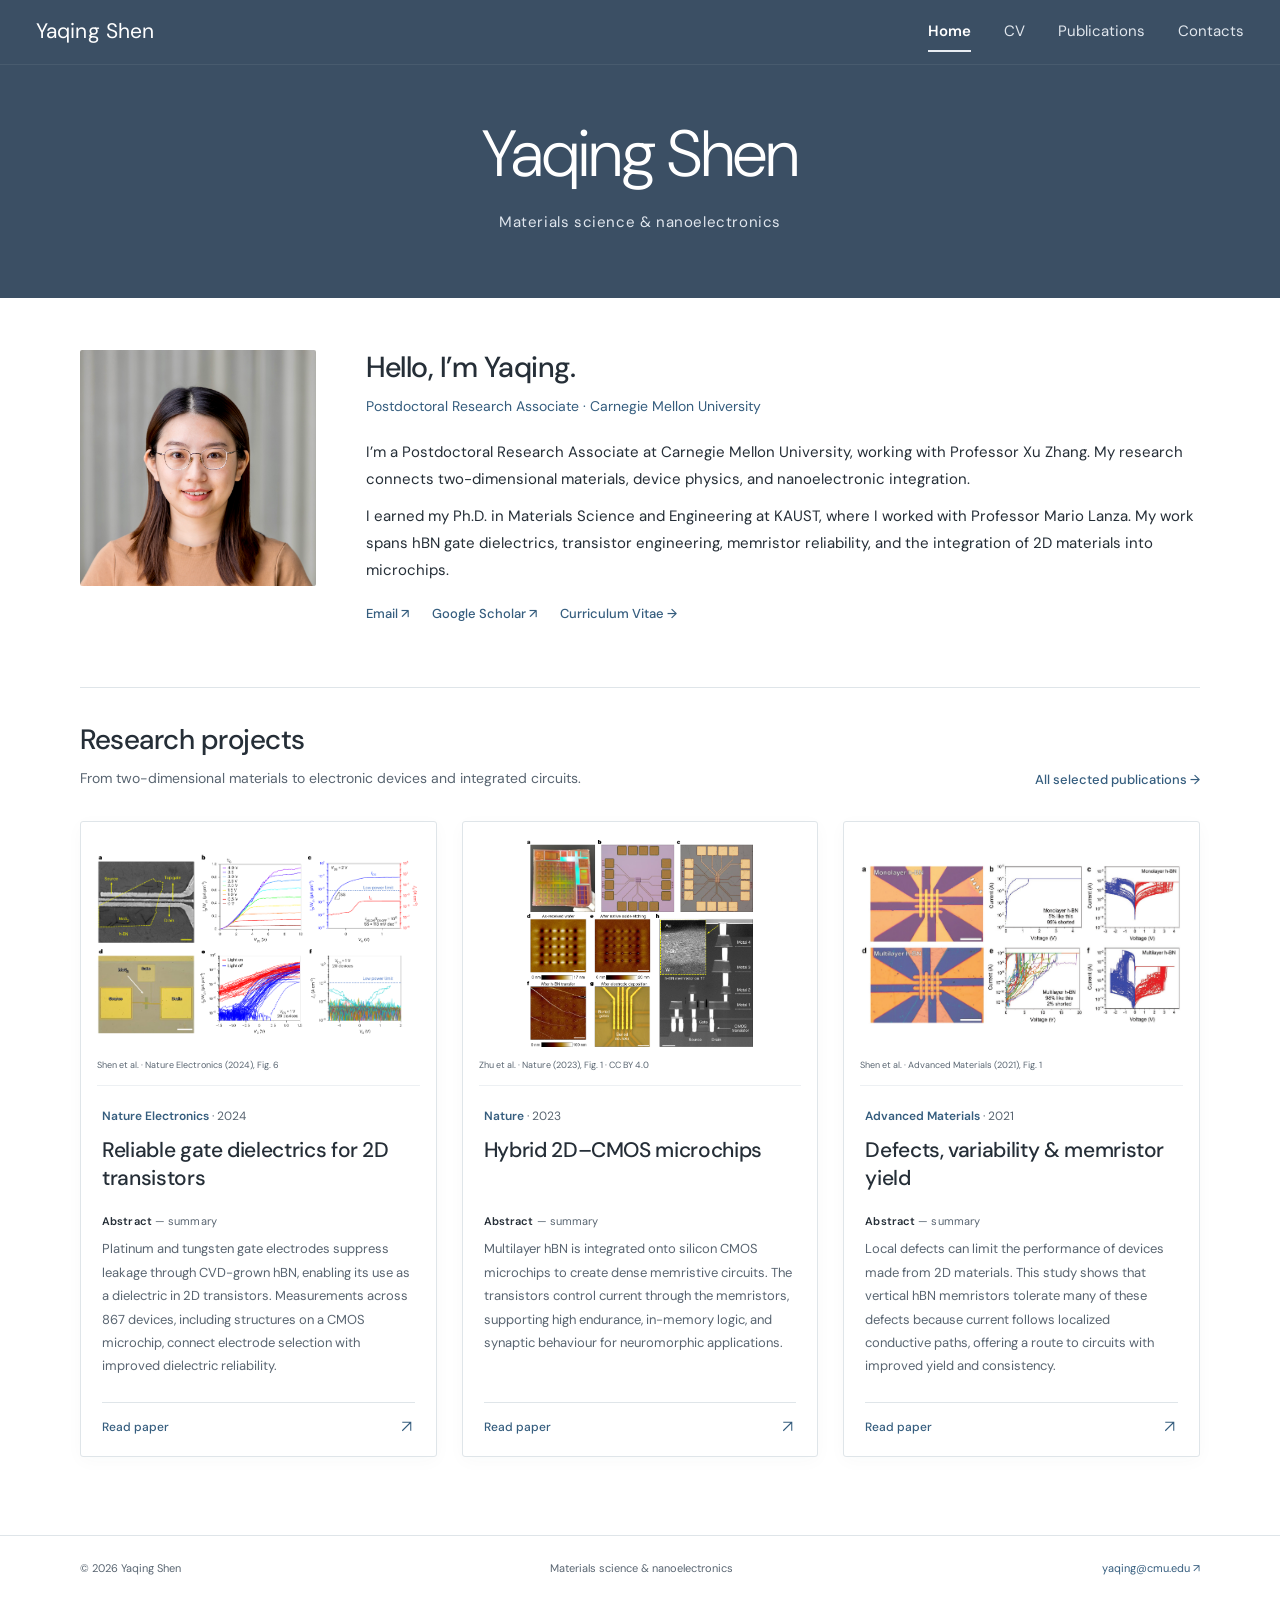
==== index.html @ 8ac3ca5a "Add slate banner, research cards and separate academic pages" ====
<!doctype html>
<html lang="en"><head>
<meta charset="utf-8"><meta name="viewport" content="width=device-width, initial-scale=1"><meta name="theme-color" content="#3b4f64">
<title>Yaqing Shen | Materials & Nanoelectronics</title>
<meta name="description" content="Yaqing Shen — Postdoctoral Research Associate at Carnegie Mellon University. Research in two-dimensional materials, gate dielectrics, memristors, and nanoelectronics.">
<meta property="og:type" content="website"><meta property="og:title" content="Yaqing Shen | Yaqing Shen"><meta property="og:description" content="Materials science and nanoelectronics research at Carnegie Mellon University."><meta property="og:image" content="https://yaqingshen.github.io/assets/yaqing-shen.jpg"><meta property="og:url" content="https://yaqingshen.github.io/">
<link rel="canonical" href="https://yaqingshen.github.io/"><link rel="icon" href="./assets/favicon.svg" type="image/svg+xml"><link rel="stylesheet" href="./styles.css">
<script src="./site-data.js" defer></script><script src="./site-content.js" defer></script><script src="./app.js" defer></script>
<noscript><style>@media(max-width:720px){#main-nav{display:flex;position:static;padding:0;gap:14px;box-shadow:none}#main-nav a{font-size:11px}.header-inner{gap:10px}.brand{font-size:15px}.menu-toggle{display:none}}.publication-controls,.print-button{display:none}</style></noscript></head><body data-page="home"><a class="skip-link" href="#main">Skip to content</a><svg class="icon-definitions" aria-hidden="true"><symbol id="arrow-up-right" viewBox="0 0 24 24"><path d="M6 18 18 6M6 6h12v12"/></symbol></svg>
<!-- STATIC:HEADER:START --><header class="site-header"><div class="header-inner"><a class="brand" href="./index.html">Yaqing Shen</a><button class="menu-toggle" type="button" aria-controls="main-nav" aria-expanded="false">Menu <span aria-hidden="true">☰</span></button><nav id="main-nav" aria-label="Main navigation"><a href="./index.html" aria-current="page">Home</a><a href="./cv.html">CV</a><a href="./publications.html">Publications</a><a href="./contacts.html">Contacts</a></nav></div></header><!-- STATIC:HEADER:END -->
<main id="main"><section class="page-banner" aria-labelledby="page-title"><h1 id="page-title">Yaqing Shen</h1><p>Materials science & nanoelectronics</p></section>

<section class="intro container" aria-labelledby="intro-title"><figure class="portrait"><img src="./assets/yaqing-shen.jpg" width="3173" height="3173" alt="Yaqing Shen" fetchpriority="high"></figure><div class="intro-copy"><h2 id="intro-title">Hello, I’m Yaqing.</h2><p class="role">Postdoctoral Research Associate · Carnegie Mellon University</p><div id="about-paragraphs"><!-- STATIC:ABOUT:START --><p>I’m a Postdoctoral Research Associate at Carnegie Mellon University, working with Professor Xu Zhang. My research connects two-dimensional materials, device physics, and nanoelectronic integration.</p><p>I earned my Ph.D. in Materials Science and Engineering at KAUST, where I worked with Professor Mario Lanza. My work spans hBN gate dielectrics, transistor engineering, memristor reliability, and the integration of 2D materials into microchips.</p><!-- STATIC:ABOUT:END --></div><div class="intro-links"><a href="mailto:yaqing@cmu.edu">Email ↗</a><a href="https://scholar.google.com/citations?user=0gdqGOEAAAAJ&amp;hl=en" target="_blank" rel="noopener noreferrer">Google Scholar ↗</a><a href="./cv.html">Curriculum Vitae →</a></div></div></section>
<section class="projects-section container" id="projects" aria-labelledby="projects-title"><div class="section-heading"><div><h2 id="projects-title">Research projects</h2><p>From two-dimensional materials to electronic devices and integrated circuits.</p></div><a class="text-link" href="./publications.html">All selected publications →</a></div><div id="work-grid" class="project-grid"><!-- STATIC:RESEARCH:START --><article class="project-card"><figure><a href="./assets/gate-transistors.png" class="figure-link" data-figure="0" aria-label="Enlarge figure: Reliable gate dielectrics for 2D transistors"><img src="./assets/gate-transistors.png" alt="Microscopy and electrical characteristics of MoS₂ transistors with Pt/hBN gate stacks" loading="lazy" decoding="async"><span class="figure-enlarge" aria-hidden="true">View figure ↗</span></a><figcaption><a href="https://doi.org/10.1038/s41928-024-01233-w" target="_blank" rel="noopener noreferrer">Shen et al. · Nature Electronics (2024), Fig. 6</a></figcaption></figure><div class="project-copy"><p class="project-journal">Nature Electronics <span>· 2024</span></p><h3>Reliable gate dielectrics for 2D transistors</h3><p class="abstract-label">Abstract <span>— summary</span></p><p class="project-abstract">Platinum and tungsten gate electrodes suppress leakage through CVD-grown hBN, enabling its use as a dielectric in 2D transistors. Measurements across 867 devices, including structures on a CMOS microchip, connect electrode selection with improved dielectric reliability.</p><a class="paper-link" href="https://doi.org/10.1038/s41928-024-01233-w" target="_blank" rel="noopener noreferrer">Read paper <svg class="icon" aria-hidden="true"><use href="#arrow-up-right"/></svg></a></div></article><article class="project-card"><figure><a href="./assets/hybrid-cmos.png" class="figure-link" data-figure="2" aria-label="Enlarge figure: Hybrid 2D–CMOS microchips"><img src="./assets/hybrid-cmos.png" alt="Microchip photograph, optical microscopy, surface maps and cross-sectional microscopy of hybrid 2D–CMOS memristive circuits" loading="lazy" decoding="async"><span class="figure-enlarge" aria-hidden="true">View figure ↗</span></a><figcaption><a href="https://doi.org/10.1038/s41586-023-05973-1" target="_blank" rel="noopener noreferrer">Zhu et al. · Nature (2023), Fig. 1</a> · <a href="https://creativecommons.org/licenses/by/4.0/" target="_blank" rel="noopener noreferrer">CC BY 4.0</a></figcaption></figure><div class="project-copy"><p class="project-journal">Nature <span>· 2023</span></p><h3>Hybrid 2D–CMOS microchips</h3><p class="abstract-label">Abstract <span>— summary</span></p><p class="project-abstract">Multilayer hBN is integrated onto silicon CMOS microchips to create dense memristive circuits. The transistors control current through the memristors, supporting high endurance, in-memory logic, and synaptic behaviour for neuromorphic applications.</p><a class="paper-link" href="https://doi.org/10.1038/s41586-023-05973-1" target="_blank" rel="noopener noreferrer">Read paper <svg class="icon" aria-hidden="true"><use href="#arrow-up-right"/></svg></a></div></article><article class="project-card"><figure><a href="./assets/memristor-defects.png" class="figure-link" data-figure="1" aria-label="Enlarge figure: Defects, variability &amp; memristor yield"><img src="./assets/memristor-defects.png" alt="Optical micrographs and current–voltage curves of monolayer and multilayer hBN memristors" loading="lazy" decoding="async"><span class="figure-enlarge" aria-hidden="true">View figure ↗</span></a><figcaption><a href="https://doi.org/10.1002/adma.202103656" target="_blank" rel="noopener noreferrer">Shen et al. · Advanced Materials (2021), Fig. 1</a></figcaption></figure><div class="project-copy"><p class="project-journal">Advanced Materials <span>· 2021</span></p><h3>Defects, variability &amp; memristor yield</h3><p class="abstract-label">Abstract <span>— summary</span></p><p class="project-abstract">Local defects can limit the performance of devices made from 2D materials. This study shows that vertical hBN memristors tolerate many of these defects because current follows localized conductive paths, offering a route to circuits with improved yield and consistency.</p><a class="paper-link" href="https://doi.org/10.1002/adma.202103656" target="_blank" rel="noopener noreferrer">Read paper <svg class="icon" aria-hidden="true"><use href="#arrow-up-right"/></svg></a></div></article><!-- STATIC:RESEARCH:END --></div></section>

</main><!-- STATIC:FOOTER:START --><footer class="site-footer"><div class="container footer-inner"><p>© <span id="copyright-year">2026</span> Yaqing Shen</p><p>Materials science & nanoelectronics</p><a href="mailto:yaqing@cmu.edu">yaqing@cmu.edu ↗</a></div></footer><!-- STATIC:FOOTER:END -->
<dialog id="figure-dialog" aria-labelledby="figure-dialog-title"><div class="dialog-toolbar"><h2 id="figure-dialog-title"></h2><button class="dialog-close" type="button" aria-label="Close figure">Close ×</button></div><img id="figure-dialog-image" alt=""><a id="figure-dialog-source" target="_blank" rel="noopener noreferrer"></a></dialog>
</body></html>
---- styles.css ----
@import url('https://fonts.googleapis.com/css2?family=DM+Sans:wght@300;400;500;600;700&display=swap');
:root{--bg:#fff;--text:#252e37;--muted:#596571;--accent:#355d7e;--line:#dfe5e9;--banner:#3b4f64;--surface:#f7f9fa;--header-height:64px;color-scheme:light;font-family:'DM Sans',Arial,sans-serif;font-synthesis:none}
*{box-sizing:border-box}html{scroll-behavior:smooth;scroll-padding-top:90px}body{margin:0;background:var(--bg);color:var(--text);font-size:16px;line-height:1.7;padding-top:var(--header-height)}h1,h2,h3,p,figure{margin:0}a{color:var(--accent);text-decoration:none;text-underline-offset:4px}a:hover{text-decoration:underline}button{font:inherit;cursor:pointer}img{display:block;max-width:100%;height:auto}button,a{-webkit-tap-highlight-color:transparent}a:focus-visible,button:focus-visible{outline:3px solid #b78036;outline-offset:5px}button:disabled{cursor:default}.container{width:min(1120px,calc(100% - 80px));margin-inline:auto}.icon-definitions{position:absolute;width:0;height:0;overflow:hidden}.icon{width:17px;height:17px;fill:none;stroke:currentColor;stroke-width:1.5;vertical-align:middle;flex-shrink:0}.skip-link{position:fixed;top:-100px;left:20px;padding:10px 20px;background:#fff;z-index:100}.skip-link:focus{top:8px}
.site-header{position:fixed;inset:0 0 auto;height:var(--header-height);z-index:30;background:var(--banner);color:#fff;box-shadow:0 1px 0 #ffffff12}.header-inner{height:100%;padding-inline:36px;display:flex;align-items:center;justify-content:space-between;gap:24px}.brand{font-size:21px;letter-spacing:.1px;color:#fff;font-weight:400}.brand:hover{text-decoration:none}#main-nav{display:flex;align-items:center;gap:33px;height:100%}#main-nav a{color:#e0e6ed;font-size:15px;height:100%;display:flex;align-items:center;position:relative}#main-nav a:hover{color:#fff;text-decoration:none}#main-nav a[aria-current]{color:#fff;font-weight:600}#main-nav a[aria-current]:after{content:'';position:absolute;left:0;right:0;bottom:12px;height:2px;background:#e7ecf2}.menu-toggle{display:none;color:#fff;background:none;border:1px solid #ffffff60;border-radius:3px;padding:4px 10px;font-size:14px}.page-banner{min-height:234px;display:flex;flex-direction:column;justify-content:center;align-items:center;text-align:center;background:var(--banner);color:#fff;padding:30px 24px 42px}.page-banner h1{font-size:clamp(42px,5.1vw,68px);font-weight:300;line-height:1.2;letter-spacing:-1.1px}.page-banner p{font-size:15px;font-weight:400;letter-spacing:.6px;color:#e0e6ee;margin-top:17px}
.intro{padding-block:52px 62px;display:grid;grid-template-columns:236px 1fr;gap:50px;align-items:start}.portrait img{width:236px;aspect-ratio:1;object-fit:cover;border-radius:2px}.intro-copy h2{font-size:29px;font-weight:500;line-height:1.2;letter-spacing:-.5px}.role{font-size:14px;color:var(--accent);margin:10px 0 20px}.intro-copy #about-paragraphs p{font-size:15px;line-height:1.8;margin-top:10px}.intro-links{display:flex;gap:23px;flex-wrap:wrap;margin-top:19px;font-size:13px;font-weight:500}.projects-section{padding:34px 0 78px;border-top:1px solid var(--line)}.section-heading{display:flex;justify-content:space-between;align-items:flex-end;gap:26px;margin-bottom:30px}.section-heading h2{font-size:28px;line-height:1.3;font-weight:500;letter-spacing:-.5px}.section-heading p{font-size:14px;color:var(--muted);margin-top:9px}.text-link{font-size:13px;white-space:nowrap;font-weight:500}.project-grid{display:grid;grid-template-columns:repeat(3,minmax(0,1fr));gap:25px}.project-card{border:1px solid var(--line);border-radius:3px;overflow:hidden;box-shadow:0 4px 18px #24394e07;display:flex;flex-direction:column;background:#fff}.project-card figure{padding:18px 16px 0}.figure-link{display:block;position:relative;background:#fff}.figure-link img{width:100%;height:207px;object-fit:contain}.figure-enlarge{position:absolute;right:0;bottom:0;background:#ffffffed;color:var(--accent);font-size:10px;border:1px solid var(--line);padding:3px 7px;opacity:0;transition:opacity .15s}.figure-link:hover .figure-enlarge,.figure-link:focus .figure-enlarge{opacity:1}.project-card figcaption{font-size:9px;line-height:1.5;color:var(--muted);margin-top:12px;padding-bottom:13px;border-bottom:1px solid #edf0f3}.project-card figcaption a{color:var(--muted)}.project-copy{padding:20px 21px 19px;display:flex;flex-direction:column;flex:1}.project-journal{color:var(--accent);font-size:12px;font-weight:600;margin-bottom:9px}.project-journal span{color:var(--muted);font-weight:400}.project-copy h3{font-size:21px;line-height:1.35;font-weight:500;letter-spacing:-.35px;min-height:57px}.abstract-label{font-size:11px;font-weight:600;letter-spacing:.1px;margin-top:19px;color:var(--text)}.abstract-label span{font-weight:400;color:var(--muted)}.project-abstract{font-size:13px;line-height:1.8;color:var(--muted);margin:7px 0 24px}.paper-link{border-top:1px solid var(--line);padding-top:14px;margin-top:auto;font-size:12px;font-weight:500;display:flex;align-items:center;justify-content:space-between}
.page-content{padding-block:48px 76px;min-height:calc(100vh - 410px)}.publication-controls{display:flex;justify-content:space-between;align-items:center;gap:18px;margin-top:32px;margin-bottom:15px}.filters{display:flex;gap:7px;flex-wrap:wrap}.filters button,.outline-button{background:#fff;border:1px solid #cdd7e0;border-radius:3px;padding:8px 15px;font-size:12px;color:var(--accent)}.filters button[aria-pressed=true]{background:var(--banner);border-color:var(--banner);color:#fff}.filters button:hover,.outline-button:hover{border-color:var(--accent)}#publication-count{font-size:12px;color:var(--muted)}.publication{display:grid;grid-template-columns:70px 1fr 25px;gap:24px;padding:29px 0;border-top:1px solid var(--line);align-items:start}.publication[hidden]{display:none}.publication-year{font-size:20px;font-weight:300;color:var(--muted)}.publication-meta{display:flex;align-items:center;gap:13px;font-size:12px;color:var(--accent);margin-bottom:8px}.author-badge{border:1px solid #d8e0e8;padding:1px 6px;border-radius:2px;font-size:9px;line-height:1.6;color:var(--muted)}.publication h3{font-size:18px;font-weight:500;line-height:1.5;max-width:860px}.publication h3 a{color:var(--text)}.publication-content>p{font-size:13px;color:var(--muted);margin-top:7px}.publication-content strong{font-weight:600;color:var(--text)}.publication-arrow{margin-top:28px}.publications-page .section-heading{align-items:center}
.cv-page{max-width:960px}.cv-overview{display:flex;justify-content:space-between;gap:25px;align-items:center;margin-bottom:35px}.cv-overview h2{font-size:30px;font-weight:500;line-height:1.3;margin-bottom:8px}.cv-overview p{color:var(--muted);font-size:14px}.cv-overview a{font-size:13px}.cv-section{border-top:1px solid var(--line);padding-top:26px;margin-top:30px}.cv-section>h2{font-size:20px;font-weight:500;margin-bottom:18px}.cv-section #about-paragraphs p{font-size:14px;line-height:1.8;margin-bottom:12px;color:var(--muted)}.interest-list{display:flex;gap:8px;flex-wrap:wrap;margin-top:20px}.interest-list span{background:var(--surface);border:1px solid #e6ebef;padding:3px 9px;font-size:11px;color:var(--muted);border-radius:2px}.timeline-row{display:grid;grid-template-columns:115px 1fr;gap:20px;padding:13px 0}.timeline-date{font-size:13px;color:var(--muted)}.timeline-row strong{display:block;font-size:15px;font-weight:500}.timeline-row div>span{display:block;font-size:13px;color:var(--muted);margin-top:2px}.skills{margin:0}.skills>div{display:grid;grid-template-columns:170px 1fr;gap:25px;margin-bottom:15px;font-size:13px}.skills dt{font-weight:500}.skills dd{margin:0;color:var(--muted)}.cv-page .publication{grid-template-columns:55px 1fr 20px;gap:18px;padding:20px 0}.cv-page .publication h3{font-size:15px}.cv-page .publication-year{font-size:16px}.cv-page .publication-content>p{font-size:12px}.cv-scholar{font-size:13px;margin-top:18px}.cv-foot{font-size:11px;color:var(--muted);margin-top:35px}
.contact-page{display:grid;grid-template-columns:1.25fr 1fr;gap:100px;padding-top:65px;padding-bottom:95px}.eyebrow{font-size:12px;letter-spacing:1px;text-transform:uppercase;color:var(--muted)}.contact-primary h2{font-size:clamp(24px,3vw,37px);font-weight:400;line-height:1.5;margin-block:12px}.contact-primary h2 span{font-size:24px}.contact-primary>p{font-size:14px;color:var(--muted)}.affiliation{margin-top:40px;padding-top:25px;border-top:1px solid var(--line)}.affiliation strong{font-size:15px;font-weight:500}.affiliation p{font-size:14px;line-height:1.9;color:var(--muted);margin-top:8px}.contact-profiles h2{font-size:20px;font-weight:500;line-height:1.3;margin-bottom:15px}.profile-links a{display:flex;justify-content:space-between;align-items:center;gap:20px;border-bottom:1px solid var(--line);padding:17px 0}.profile-links a strong{font-size:14px;font-weight:500}.profile-links a small{display:block;color:var(--muted);font-size:11px;margin-top:2px}.site-footer{border-top:1px solid var(--line);padding-block:23px}.footer-inner{display:flex;justify-content:space-between;gap:20px;font-size:11px;color:var(--muted)}
#figure-dialog{width:min(1100px,calc(100% - 32px));max-height:90vh;overflow:auto;border:1px solid var(--line);border-radius:4px;padding:24px;background:#fff;color:var(--text)}#figure-dialog::backdrop{background:#172636b8}.dialog-toolbar{display:flex;justify-content:space-between;align-items:center;gap:15px;margin-bottom:24px}.dialog-toolbar h2{font-size:20px;font-weight:500;line-height:1.4}.dialog-close{font-size:13px;padding:6px 10px;border:1px solid var(--line);border-radius:3px;background:#fff;color:var(--text);white-space:nowrap}#figure-dialog-image{max-height:65vh;margin:auto;object-fit:contain}#figure-dialog-source{display:block;margin-top:20px;font-size:12px}.dialog-open{overflow:hidden}
@media(min-width:1500px){.container{width:min(1200px,calc(100% - 100px))}.figure-link img{height:235px}}
@media(max-width:1000px){.container{width:calc(100% - 56px)}.intro{grid-template-columns:200px 1fr;gap:32px}.portrait img{width:200px}.project-grid{gap:17px}.project-copy{padding:17px}.project-copy h3{font-size:19px}.figure-link img{height:170px}.contact-page{gap:55px}.section-heading{align-items:start;flex-direction:column;gap:13px}}
@media(max-width:720px){:root{--header-height:60px}.container{width:calc(100% - 40px)}.header-inner{padding-inline:20px}.brand{font-size:19px}.menu-toggle{display:block}#main-nav{display:none;position:absolute;top:60px;left:0;right:0;height:auto;background:var(--banner);padding:8px 20px 18px;gap:0;box-shadow:0 10px 16px #20334715}#main-nav.is-open{display:block}#main-nav a{padding:11px 0;font-size:15px}#main-nav a[aria-current]:after{display:none}#main-nav a[aria-current]{text-decoration:underline}.page-banner{min-height:208px;padding:27px 20px 35px}.page-banner h1{font-size:43px;letter-spacing:-.8px}.page-banner p{font-size:12px;letter-spacing:.3px;max-width:290px}.intro{padding:35px 0 39px;grid-template-columns:1fr;gap:27px}.portrait img{width:188px}.intro-copy h2{font-size:27px}.role{font-size:13px;margin-bottom:17px}.intro-copy #about-paragraphs p{font-size:14px}.intro-links{gap:20px;font-size:12px}.projects-section{padding:30px 0 50px}.section-heading h2{font-size:26px}.section-heading p{font-size:13px}.project-grid{grid-template-columns:1fr;gap:26px}.project-card figure{padding:20px 20px 0}.figure-link img{height:auto;max-height:250px;aspect-ratio:1.65}.figure-enlarge{opacity:1}.project-card figcaption{font-size:10px}.project-copy{padding:22px}.project-copy h3{font-size:23px;min-height:0}.project-journal{font-size:13px}.project-abstract{font-size:14px}.abstract-label{font-size:12px}.paper-link{font-size:13px}.page-content{padding:34px 0 50px}.publication-controls{align-items:flex-start;flex-direction:column;gap:12px;margin-top:24px}.publication{grid-template-columns:42px 1fr;gap:16px;padding:24px 0}.publication-year{font-size:17px}.publication h3{font-size:16px}.publication-meta{font-size:11px;flex-wrap:wrap;gap:7px}.publication-arrow{display:none}.cv-overview{align-items:start;flex-direction:column}.cv-overview h2{font-size:27px}.timeline-row{grid-template-columns:83px 1fr;gap:15px}.timeline-row strong{font-size:14px}.timeline-date{font-size:12px}.skills>div{grid-template-columns:1fr;gap:3px}.cv-page .publication{grid-template-columns:38px 1fr;gap:13px}.contact-page{grid-template-columns:1fr;gap:40px}.contact-primary h2{font-size:30px}.affiliation{margin-top:30px}.contact-profiles h2{font-size:22px}.footer-inner{flex-wrap:wrap;gap:7px 25px}.footer-inner p:nth-child(2){display:none}.dialog-toolbar{align-items:start}.dialog-toolbar h2{font-size:17px}#figure-dialog{padding:17px}}
@media(prefers-reduced-motion:reduce){html{scroll-behavior:auto}*{transition:none!important}}
@media print{body{padding:0;color:#111;font-size:10pt}.site-header,.page-banner,.site-footer,.skip-link,.print-button,.interest-list,.publication-arrow,.author-badge{display:none}.container,.cv-page{width:100%;max-width:none;padding:0}.cv-overview{margin-bottom:20px}.cv-overview h2{font-size:24pt}.cv-overview p,.cv-overview a{font-size:10pt}.cv-section{margin-top:18px;padding-top:14px}.cv-section>h2{font-size:13pt;margin-bottom:10px}.cv-section #about-paragraphs p{font-size:9pt;line-height:1.5}.timeline-row{padding:7px 0;grid-template-columns:85px 1fr;break-inside:avoid}.timeline-row strong{font-size:10pt}.timeline-row span,.timeline-row div>span{font-size:9pt}.skills>div{font-size:9pt;margin-bottom:8px;break-inside:avoid}.cv-page .publication{grid-template-columns:38px 1fr;padding:11px 0;break-inside:avoid}.cv-page .publication h3{font-size:10pt}.publication-meta,.cv-page .publication-content>p{font-size:8pt}.cv-foot,.cv-scholar{font-size:8pt}.cv-section>h2{break-after:avoid}@page{size:A4;margin:17mm}}
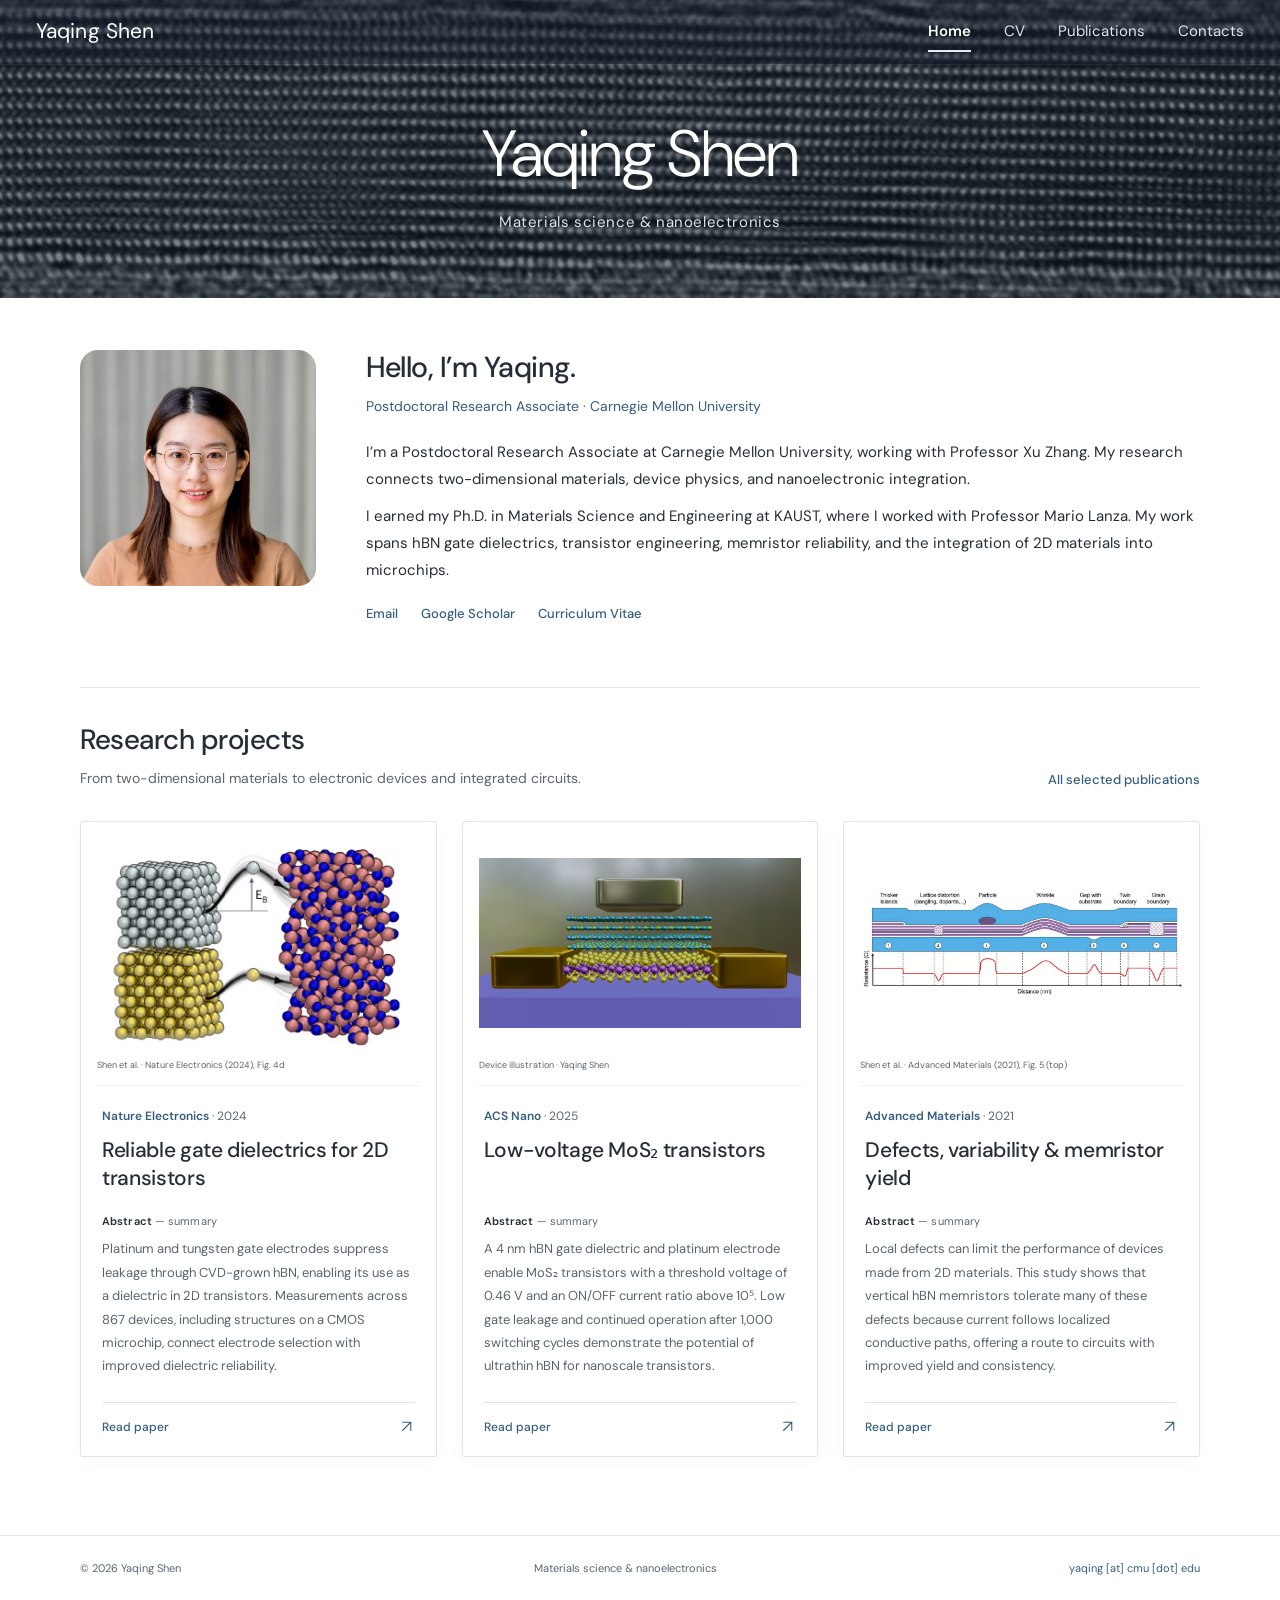
==== commit f6b12dad: "Apply annotated feedback, reviewer service and selected research artwork" ====
--- a/index.html
+++ b/index.html
@@ -7,12 +7,12 @@
 <link rel="canonical" href="https://yaqingshen.github.io/"><link rel="icon" href="./assets/favicon.svg" type="image/svg+xml"><link rel="stylesheet" href="./styles.css">
 <script src="./site-data.js" defer></script><script src="./site-content.js" defer></script><script src="./app.js" defer></script>
 <noscript><style>@media(max-width:720px){#main-nav{display:flex;position:static;padding:0;gap:14px;box-shadow:none}#main-nav a{font-size:11px}.header-inner{gap:10px}.brand{font-size:15px}.menu-toggle{display:none}}.publication-controls,.print-button{display:none}</style></noscript></head><body data-page="home"><a class="skip-link" href="#main">Skip to content</a><svg class="icon-definitions" aria-hidden="true"><symbol id="arrow-up-right" viewBox="0 0 24 24"><path d="M6 18 18 6M6 6h12v12"/></symbol></svg>
-<!-- STATIC:HEADER:START --><header class="site-header"><div class="header-inner"><a class="brand" href="./index.html">Yaqing Shen</a><button class="menu-toggle" type="button" aria-controls="main-nav" aria-expanded="false">Menu <span aria-hidden="true">☰</span></button><nav id="main-nav" aria-label="Main navigation"><a href="./index.html" aria-current="page">Home</a><a href="./cv.html">CV</a><a href="./publications.html">Publications</a><a href="./contacts.html">Contacts</a></nav></div></header><!-- STATIC:HEADER:END -->
-<main id="main"><section class="page-banner" aria-labelledby="page-title"><h1 id="page-title">Yaqing Shen</h1><p>Materials science & nanoelectronics</p></section>
+<!-- STATIC:HEADER:START --><header class="site-header"><div class="banner-art" aria-hidden="true"></div><div class="header-inner"><a class="brand" href="./index.html">Yaqing Shen</a><button class="menu-toggle" type="button" aria-controls="main-nav" aria-expanded="false">Menu <span aria-hidden="true">☰</span></button><nav id="main-nav" aria-label="Main navigation"><a href="./index.html" aria-current="page">Home</a><a href="./cv.html">CV</a><a href="./publications.html">Publications</a><a href="./contacts.html">Contacts</a></nav></div></header><!-- STATIC:HEADER:END -->
+<main id="main"><section class="page-banner" aria-labelledby="page-title"><div class="banner-art" aria-hidden="true"></div><h1 id="page-title">Yaqing Shen</h1><p>Materials science & nanoelectronics</p></section>
 
-<section class="intro container" aria-labelledby="intro-title"><figure class="portrait"><img src="./assets/yaqing-shen.jpg" width="3173" height="3173" alt="Yaqing Shen" fetchpriority="high"></figure><div class="intro-copy"><h2 id="intro-title">Hello, I’m Yaqing.</h2><p class="role">Postdoctoral Research Associate · Carnegie Mellon University</p><div id="about-paragraphs"><!-- STATIC:ABOUT:START --><p>I’m a Postdoctoral Research Associate at Carnegie Mellon University, working with Professor Xu Zhang. My research connects two-dimensional materials, device physics, and nanoelectronic integration.</p><p>I earned my Ph.D. in Materials Science and Engineering at KAUST, where I worked with Professor Mario Lanza. My work spans hBN gate dielectrics, transistor engineering, memristor reliability, and the integration of 2D materials into microchips.</p><!-- STATIC:ABOUT:END --></div><div class="intro-links"><a href="mailto:yaqing@cmu.edu">Email ↗</a><a href="https://scholar.google.com/citations?user=0gdqGOEAAAAJ&amp;hl=en" target="_blank" rel="noopener noreferrer">Google Scholar ↗</a><a href="./cv.html">Curriculum Vitae →</a></div></div></section>
-<section class="projects-section container" id="projects" aria-labelledby="projects-title"><div class="section-heading"><div><h2 id="projects-title">Research projects</h2><p>From two-dimensional materials to electronic devices and integrated circuits.</p></div><a class="text-link" href="./publications.html">All selected publications →</a></div><div id="work-grid" class="project-grid"><!-- STATIC:RESEARCH:START --><article class="project-card"><figure><a href="./assets/gate-transistors.png" class="figure-link" data-figure="0" aria-label="Enlarge figure: Reliable gate dielectrics for 2D transistors"><img src="./assets/gate-transistors.png" alt="Microscopy and electrical characteristics of MoS₂ transistors with Pt/hBN gate stacks" loading="lazy" decoding="async"><span class="figure-enlarge" aria-hidden="true">View figure ↗</span></a><figcaption><a href="https://doi.org/10.1038/s41928-024-01233-w" target="_blank" rel="noopener noreferrer">Shen et al. · Nature Electronics (2024), Fig. 6</a></figcaption></figure><div class="project-copy"><p class="project-journal">Nature Electronics <span>· 2024</span></p><h3>Reliable gate dielectrics for 2D transistors</h3><p class="abstract-label">Abstract <span>— summary</span></p><p class="project-abstract">Platinum and tungsten gate electrodes suppress leakage through CVD-grown hBN, enabling its use as a dielectric in 2D transistors. Measurements across 867 devices, including structures on a CMOS microchip, connect electrode selection with improved dielectric reliability.</p><a class="paper-link" href="https://doi.org/10.1038/s41928-024-01233-w" target="_blank" rel="noopener noreferrer">Read paper <svg class="icon" aria-hidden="true"><use href="#arrow-up-right"/></svg></a></div></article><article class="project-card"><figure><a href="./assets/hybrid-cmos.png" class="figure-link" data-figure="2" aria-label="Enlarge figure: Hybrid 2D–CMOS microchips"><img src="./assets/hybrid-cmos.png" alt="Microchip photograph, optical microscopy, surface maps and cross-sectional microscopy of hybrid 2D–CMOS memristive circuits" loading="lazy" decoding="async"><span class="figure-enlarge" aria-hidden="true">View figure ↗</span></a><figcaption><a href="https://doi.org/10.1038/s41586-023-05973-1" target="_blank" rel="noopener noreferrer">Zhu et al. · Nature (2023), Fig. 1</a> · <a href="https://creativecommons.org/licenses/by/4.0/" target="_blank" rel="noopener noreferrer">CC BY 4.0</a></figcaption></figure><div class="project-copy"><p class="project-journal">Nature <span>· 2023</span></p><h3>Hybrid 2D–CMOS microchips</h3><p class="abstract-label">Abstract <span>— summary</span></p><p class="project-abstract">Multilayer hBN is integrated onto silicon CMOS microchips to create dense memristive circuits. The transistors control current through the memristors, supporting high endurance, in-memory logic, and synaptic behaviour for neuromorphic applications.</p><a class="paper-link" href="https://doi.org/10.1038/s41586-023-05973-1" target="_blank" rel="noopener noreferrer">Read paper <svg class="icon" aria-hidden="true"><use href="#arrow-up-right"/></svg></a></div></article><article class="project-card"><figure><a href="./assets/memristor-defects.png" class="figure-link" data-figure="1" aria-label="Enlarge figure: Defects, variability &amp; memristor yield"><img src="./assets/memristor-defects.png" alt="Optical micrographs and current–voltage curves of monolayer and multilayer hBN memristors" loading="lazy" decoding="async"><span class="figure-enlarge" aria-hidden="true">View figure ↗</span></a><figcaption><a href="https://doi.org/10.1002/adma.202103656" target="_blank" rel="noopener noreferrer">Shen et al. · Advanced Materials (2021), Fig. 1</a></figcaption></figure><div class="project-copy"><p class="project-journal">Advanced Materials <span>· 2021</span></p><h3>Defects, variability &amp; memristor yield</h3><p class="abstract-label">Abstract <span>— summary</span></p><p class="project-abstract">Local defects can limit the performance of devices made from 2D materials. This study shows that vertical hBN memristors tolerate many of these defects because current follows localized conductive paths, offering a route to circuits with improved yield and consistency.</p><a class="paper-link" href="https://doi.org/10.1002/adma.202103656" target="_blank" rel="noopener noreferrer">Read paper <svg class="icon" aria-hidden="true"><use href="#arrow-up-right"/></svg></a></div></article><!-- STATIC:RESEARCH:END --></div></section>
+<section class="intro container" aria-labelledby="intro-title"><figure class="portrait"><img src="./assets/yaqing-shen.jpg" width="3173" height="3173" alt="Yaqing Shen" fetchpriority="high"></figure><div class="intro-copy"><h2 id="intro-title">Hello, I’m Yaqing.</h2><p class="role">Postdoctoral Research Associate · Carnegie Mellon University</p><div id="about-paragraphs"><!-- STATIC:ABOUT:START --><p>I’m a Postdoctoral Research Associate at Carnegie Mellon University, working with Professor Xu Zhang. My research connects two-dimensional materials, device physics, and nanoelectronic integration.</p><p>I earned my Ph.D. in Materials Science and Engineering at KAUST, where I worked with Professor Mario Lanza. My work spans hBN gate dielectrics, transistor engineering, memristor reliability, and the integration of 2D materials into microchips.</p><!-- STATIC:ABOUT:END --></div><div class="intro-links"><a href="mailto:yaqing@cmu.edu">Email</a><a href="https://scholar.google.com/citations?user=0gdqGOEAAAAJ&amp;hl=en" target="_blank" rel="noopener noreferrer">Google Scholar</a><a href="./cv.html">Curriculum Vitae</a></div></div></section>
+<section class="projects-section container" id="projects" aria-labelledby="projects-title"><div class="section-heading"><div><h2 id="projects-title">Research projects</h2><p>From two-dimensional materials to electronic devices and integrated circuits.</p></div><a class="text-link" href="./publications.html">All selected publications</a></div><div id="work-grid" class="project-grid"><!-- STATIC:RESEARCH:START --><article class="project-card"><figure><a href="./assets/atomistic-breakdown.png" class="figure-link" data-figure="0" aria-label="Enlarge figure: Reliable gate dielectrics for 2D transistors"><img src="./assets/atomistic-breakdown.png" alt="Atomistic schematic comparing the penetration barriers of platinum and gold atoms into boron nitride" loading="lazy" decoding="async"><span class="figure-enlarge" aria-hidden="true">View figure ↗</span></a><figcaption><a href="https://doi.org/10.1038/s41928-024-01233-w" target="_blank" rel="noopener noreferrer">Shen et al. · Nature Electronics (2024), Fig. 4d</a></figcaption></figure><div class="project-copy"><p class="project-journal">Nature Electronics <span>· 2024</span></p><h3>Reliable gate dielectrics for 2D transistors</h3><p class="abstract-label">Abstract <span>— summary</span></p><p class="project-abstract">Platinum and tungsten gate electrodes suppress leakage through CVD-grown hBN, enabling its use as a dielectric in 2D transistors. Measurements across 867 devices, including structures on a CMOS microchip, connect electrode selection with improved dielectric reliability.</p><a class="paper-link" href="https://doi.org/10.1038/s41928-024-01233-w" target="_blank" rel="noopener noreferrer">Read paper <svg class="icon" aria-hidden="true"><use href="#arrow-up-right"/></svg></a></div></article><article class="project-card"><figure><a href="./assets/acs-nano-device.png" class="figure-link" data-figure="1" aria-label="Enlarge figure: Low-voltage MoS₂ transistors"><img src="./assets/acs-nano-device.png" alt="Device illustration showing a layered hBN gate dielectric above a MoS₂ channel, with gate, source, and drain electrodes" loading="lazy" decoding="async"><span class="figure-enlarge" aria-hidden="true">View figure ↗</span></a><figcaption><a href="https://doi.org/10.1021/acsnano.5c02341" target="_blank" rel="noopener noreferrer">Device illustration · Yaqing Shen</a></figcaption></figure><div class="project-copy"><p class="project-journal">ACS Nano <span>· 2025</span></p><h3>Low-voltage MoS₂ transistors</h3><p class="abstract-label">Abstract <span>— summary</span></p><p class="project-abstract">A 4 nm hBN gate dielectric and platinum electrode enable MoS₂ transistors with a threshold voltage of 0.46 V and an ON/OFF current ratio above 10⁵. Low gate leakage and continued operation after 1,000 switching cycles demonstrate the potential of ultrathin hBN for nanoscale transistors.</p><a class="paper-link" href="https://doi.org/10.1021/acsnano.5c02341" target="_blank" rel="noopener noreferrer">Read paper <svg class="icon" aria-hidden="true"><use href="#arrow-up-right"/></svg></a></div></article><article class="project-card"><figure><a href="./assets/memristor-figure5.png" class="figure-link" data-figure="2" aria-label="Enlarge figure: Defects, variability &amp; memristor yield"><img src="./assets/memristor-schematic.png" alt="Schematic showing local defects in an hBN memristor and their effects on resistance" loading="lazy" decoding="async"><span class="figure-enlarge" aria-hidden="true">View figure ↗</span></a><figcaption><a href="https://doi.org/10.1002/adma.202103656" target="_blank" rel="noopener noreferrer">Shen et al. · Advanced Materials (2021), Fig. 5 (top)</a></figcaption></figure><div class="project-copy"><p class="project-journal">Advanced Materials <span>· 2021</span></p><h3>Defects, variability &amp; memristor yield</h3><p class="abstract-label">Abstract <span>— summary</span></p><p class="project-abstract">Local defects can limit the performance of devices made from 2D materials. This study shows that vertical hBN memristors tolerate many of these defects because current follows localized conductive paths, offering a route to circuits with improved yield and consistency.</p><a class="paper-link" href="https://doi.org/10.1002/adma.202103656" target="_blank" rel="noopener noreferrer">Read paper <svg class="icon" aria-hidden="true"><use href="#arrow-up-right"/></svg></a></div></article><!-- STATIC:RESEARCH:END --></div></section>
 
-</main><!-- STATIC:FOOTER:START --><footer class="site-footer"><div class="container footer-inner"><p>© <span id="copyright-year">2026</span> Yaqing Shen</p><p>Materials science & nanoelectronics</p><a href="mailto:yaqing@cmu.edu">yaqing@cmu.edu ↗</a></div></footer><!-- STATIC:FOOTER:END -->
+</main><!-- STATIC:FOOTER:START --><footer class="site-footer"><div class="container footer-inner"><p>© <span id="copyright-year">2026</span> Yaqing Shen</p><p>Materials science & nanoelectronics</p><a href="mailto:yaqing@cmu.edu">yaqing [at] cmu [dot] edu</a></div></footer><!-- STATIC:FOOTER:END -->
 <dialog id="figure-dialog" aria-labelledby="figure-dialog-title"><div class="dialog-toolbar"><h2 id="figure-dialog-title"></h2><button class="dialog-close" type="button" aria-label="Close figure">Close ×</button></div><img id="figure-dialog-image" alt=""><a id="figure-dialog-source" target="_blank" rel="noopener noreferrer"></a></dialog>
 </body></html>
--- a/styles.css
+++ b/styles.css
@@ -2,7 +2,7 @@
 :root{--bg:#fff;--text:#252e37;--muted:#596571;--accent:#355d7e;--line:#dfe5e9;--banner:#3b4f64;--surface:#f7f9fa;--header-height:64px;color-scheme:light;font-family:'DM Sans',Arial,sans-serif;font-synthesis:none}
 *{box-sizing:border-box}html{scroll-behavior:smooth;scroll-padding-top:90px}body{margin:0;background:var(--bg);color:var(--text);font-size:16px;line-height:1.7;padding-top:var(--header-height)}h1,h2,h3,p,figure{margin:0}a{color:var(--accent);text-decoration:none;text-underline-offset:4px}a:hover{text-decoration:underline}button{font:inherit;cursor:pointer}img{display:block;max-width:100%;height:auto}button,a{-webkit-tap-highlight-color:transparent}a:focus-visible,button:focus-visible{outline:3px solid #b78036;outline-offset:5px}button:disabled{cursor:default}.container{width:min(1120px,calc(100% - 80px));margin-inline:auto}.icon-definitions{position:absolute;width:0;height:0;overflow:hidden}.icon{width:17px;height:17px;fill:none;stroke:currentColor;stroke-width:1.5;vertical-align:middle;flex-shrink:0}.skip-link{position:fixed;top:-100px;left:20px;padding:10px 20px;background:#fff;z-index:100}.skip-link:focus{top:8px}
 .site-header{position:fixed;inset:0 0 auto;height:var(--header-height);z-index:30;background:var(--banner);color:#fff;box-shadow:0 1px 0 #ffffff12}.header-inner{height:100%;padding-inline:36px;display:flex;align-items:center;justify-content:space-between;gap:24px}.brand{font-size:21px;letter-spacing:.1px;color:#fff;font-weight:400}.brand:hover{text-decoration:none}#main-nav{display:flex;align-items:center;gap:33px;height:100%}#main-nav a{color:#e0e6ed;font-size:15px;height:100%;display:flex;align-items:center;position:relative}#main-nav a:hover{color:#fff;text-decoration:none}#main-nav a[aria-current]{color:#fff;font-weight:600}#main-nav a[aria-current]:after{content:'';position:absolute;left:0;right:0;bottom:12px;height:2px;background:#e7ecf2}.menu-toggle{display:none;color:#fff;background:none;border:1px solid #ffffff60;border-radius:3px;padding:4px 10px;font-size:14px}.page-banner{min-height:234px;display:flex;flex-direction:column;justify-content:center;align-items:center;text-align:center;background:var(--banner);color:#fff;padding:30px 24px 42px}.page-banner h1{font-size:clamp(42px,5.1vw,68px);font-weight:300;line-height:1.2;letter-spacing:-1.1px}.page-banner p{font-size:15px;font-weight:400;letter-spacing:.6px;color:#e0e6ee;margin-top:17px}
-.intro{padding-block:52px 62px;display:grid;grid-template-columns:236px 1fr;gap:50px;align-items:start}.portrait img{width:236px;aspect-ratio:1;object-fit:cover;border-radius:2px}.intro-copy h2{font-size:29px;font-weight:500;line-height:1.2;letter-spacing:-.5px}.role{font-size:14px;color:var(--accent);margin:10px 0 20px}.intro-copy #about-paragraphs p{font-size:15px;line-height:1.8;margin-top:10px}.intro-links{display:flex;gap:23px;flex-wrap:wrap;margin-top:19px;font-size:13px;font-weight:500}.projects-section{padding:34px 0 78px;border-top:1px solid var(--line)}.section-heading{display:flex;justify-content:space-between;align-items:flex-end;gap:26px;margin-bottom:30px}.section-heading h2{font-size:28px;line-height:1.3;font-weight:500;letter-spacing:-.5px}.section-heading p{font-size:14px;color:var(--muted);margin-top:9px}.text-link{font-size:13px;white-space:nowrap;font-weight:500}.project-grid{display:grid;grid-template-columns:repeat(3,minmax(0,1fr));gap:25px}.project-card{border:1px solid var(--line);border-radius:3px;overflow:hidden;box-shadow:0 4px 18px #24394e07;display:flex;flex-direction:column;background:#fff}.project-card figure{padding:18px 16px 0}.figure-link{display:block;position:relative;background:#fff}.figure-link img{width:100%;height:207px;object-fit:contain}.figure-enlarge{position:absolute;right:0;bottom:0;background:#ffffffed;color:var(--accent);font-size:10px;border:1px solid var(--line);padding:3px 7px;opacity:0;transition:opacity .15s}.figure-link:hover .figure-enlarge,.figure-link:focus .figure-enlarge{opacity:1}.project-card figcaption{font-size:9px;line-height:1.5;color:var(--muted);margin-top:12px;padding-bottom:13px;border-bottom:1px solid #edf0f3}.project-card figcaption a{color:var(--muted)}.project-copy{padding:20px 21px 19px;display:flex;flex-direction:column;flex:1}.project-journal{color:var(--accent);font-size:12px;font-weight:600;margin-bottom:9px}.project-journal span{color:var(--muted);font-weight:400}.project-copy h3{font-size:21px;line-height:1.35;font-weight:500;letter-spacing:-.35px;min-height:57px}.abstract-label{font-size:11px;font-weight:600;letter-spacing:.1px;margin-top:19px;color:var(--text)}.abstract-label span{font-weight:400;color:var(--muted)}.project-abstract{font-size:13px;line-height:1.8;color:var(--muted);margin:7px 0 24px}.paper-link{border-top:1px solid var(--line);padding-top:14px;margin-top:auto;font-size:12px;font-weight:500;display:flex;align-items:center;justify-content:space-between}
+.intro{padding-block:52px 62px;display:grid;grid-template-columns:236px 1fr;gap:50px;align-items:start}.portrait img{width:236px;aspect-ratio:1;object-fit:cover;border-radius:18px}.intro-copy h2{font-size:29px;font-weight:500;line-height:1.2;letter-spacing:-.5px}.role{font-size:14px;color:var(--accent);margin:10px 0 20px}.intro-copy #about-paragraphs p{font-size:15px;line-height:1.8;margin-top:10px}.intro-links{display:flex;gap:23px;flex-wrap:wrap;margin-top:19px;font-size:13px;font-weight:500}.projects-section{padding:34px 0 78px;border-top:1px solid var(--line)}.section-heading{display:flex;justify-content:space-between;align-items:flex-end;gap:26px;margin-bottom:30px}.section-heading h2{font-size:28px;line-height:1.3;font-weight:500;letter-spacing:-.5px}.section-heading p{font-size:14px;color:var(--muted);margin-top:9px}.text-link{font-size:13px;white-space:nowrap;font-weight:500}.project-grid{display:grid;grid-template-columns:repeat(3,minmax(0,1fr));gap:25px}.project-card{border:1px solid var(--line);border-radius:3px;overflow:hidden;box-shadow:0 4px 18px #24394e07;display:flex;flex-direction:column;background:#fff}.project-card figure{padding:18px 16px 0}.figure-link{display:block;position:relative;background:#fff}.figure-link img{width:100%;height:207px;object-fit:contain}.figure-enlarge{position:absolute;right:0;bottom:0;background:#ffffffed;color:var(--accent);font-size:10px;border:1px solid var(--line);padding:3px 7px;opacity:0;transition:opacity .15s}.figure-link:hover .figure-enlarge,.figure-link:focus .figure-enlarge{opacity:1}.project-card figcaption{font-size:9px;line-height:1.5;color:var(--muted);margin-top:12px;padding-bottom:13px;border-bottom:1px solid #edf0f3}.project-card figcaption a{color:var(--muted)}.project-copy{padding:20px 21px 19px;display:flex;flex-direction:column;flex:1}.project-journal{color:var(--accent);font-size:12px;font-weight:600;margin-bottom:9px}.project-journal span{color:var(--muted);font-weight:400}.project-copy h3{font-size:21px;line-height:1.35;font-weight:500;letter-spacing:-.35px;min-height:57px}.abstract-label{font-size:11px;font-weight:600;letter-spacing:.1px;margin-top:19px;color:var(--text)}.abstract-label span{font-weight:400;color:var(--muted)}.project-abstract{font-size:13px;line-height:1.8;color:var(--muted);margin:7px 0 24px}.paper-link{border-top:1px solid var(--line);padding-top:14px;margin-top:auto;font-size:12px;font-weight:500;display:flex;align-items:center;justify-content:space-between}
 .page-content{padding-block:48px 76px;min-height:calc(100vh - 410px)}.publication-controls{display:flex;justify-content:space-between;align-items:center;gap:18px;margin-top:32px;margin-bottom:15px}.filters{display:flex;gap:7px;flex-wrap:wrap}.filters button,.outline-button{background:#fff;border:1px solid #cdd7e0;border-radius:3px;padding:8px 15px;font-size:12px;color:var(--accent)}.filters button[aria-pressed=true]{background:var(--banner);border-color:var(--banner);color:#fff}.filters button:hover,.outline-button:hover{border-color:var(--accent)}#publication-count{font-size:12px;color:var(--muted)}.publication{display:grid;grid-template-columns:70px 1fr 25px;gap:24px;padding:29px 0;border-top:1px solid var(--line);align-items:start}.publication[hidden]{display:none}.publication-year{font-size:20px;font-weight:300;color:var(--muted)}.publication-meta{display:flex;align-items:center;gap:13px;font-size:12px;color:var(--accent);margin-bottom:8px}.author-badge{border:1px solid #d8e0e8;padding:1px 6px;border-radius:2px;font-size:9px;line-height:1.6;color:var(--muted)}.publication h3{font-size:18px;font-weight:500;line-height:1.5;max-width:860px}.publication h3 a{color:var(--text)}.publication-content>p{font-size:13px;color:var(--muted);margin-top:7px}.publication-content strong{font-weight:600;color:var(--text)}.publication-arrow{margin-top:28px}.publications-page .section-heading{align-items:center}
 .cv-page{max-width:960px}.cv-overview{display:flex;justify-content:space-between;gap:25px;align-items:center;margin-bottom:35px}.cv-overview h2{font-size:30px;font-weight:500;line-height:1.3;margin-bottom:8px}.cv-overview p{color:var(--muted);font-size:14px}.cv-overview a{font-size:13px}.cv-section{border-top:1px solid var(--line);padding-top:26px;margin-top:30px}.cv-section>h2{font-size:20px;font-weight:500;margin-bottom:18px}.cv-section #about-paragraphs p{font-size:14px;line-height:1.8;margin-bottom:12px;color:var(--muted)}.interest-list{display:flex;gap:8px;flex-wrap:wrap;margin-top:20px}.interest-list span{background:var(--surface);border:1px solid #e6ebef;padding:3px 9px;font-size:11px;color:var(--muted);border-radius:2px}.timeline-row{display:grid;grid-template-columns:115px 1fr;gap:20px;padding:13px 0}.timeline-date{font-size:13px;color:var(--muted)}.timeline-row strong{display:block;font-size:15px;font-weight:500}.timeline-row div>span{display:block;font-size:13px;color:var(--muted);margin-top:2px}.skills{margin:0}.skills>div{display:grid;grid-template-columns:170px 1fr;gap:25px;margin-bottom:15px;font-size:13px}.skills dt{font-weight:500}.skills dd{margin:0;color:var(--muted)}.cv-page .publication{grid-template-columns:55px 1fr 20px;gap:18px;padding:20px 0}.cv-page .publication h3{font-size:15px}.cv-page .publication-year{font-size:16px}.cv-page .publication-content>p{font-size:12px}.cv-scholar{font-size:13px;margin-top:18px}.cv-foot{font-size:11px;color:var(--muted);margin-top:35px}
 .contact-page{display:grid;grid-template-columns:1.25fr 1fr;gap:100px;padding-top:65px;padding-bottom:95px}.eyebrow{font-size:12px;letter-spacing:1px;text-transform:uppercase;color:var(--muted)}.contact-primary h2{font-size:clamp(24px,3vw,37px);font-weight:400;line-height:1.5;margin-block:12px}.contact-primary h2 span{font-size:24px}.contact-primary>p{font-size:14px;color:var(--muted)}.affiliation{margin-top:40px;padding-top:25px;border-top:1px solid var(--line)}.affiliation strong{font-size:15px;font-weight:500}.affiliation p{font-size:14px;line-height:1.9;color:var(--muted);margin-top:8px}.contact-profiles h2{font-size:20px;font-weight:500;line-height:1.3;margin-bottom:15px}.profile-links a{display:flex;justify-content:space-between;align-items:center;gap:20px;border-bottom:1px solid var(--line);padding:17px 0}.profile-links a strong{font-size:14px;font-weight:500}.profile-links a small{display:block;color:var(--muted);font-size:11px;margin-top:2px}.site-footer{border-top:1px solid var(--line);padding-block:23px}.footer-inner{display:flex;justify-content:space-between;gap:20px;font-size:11px;color:var(--muted)}
@@ -12,3 +12,23 @@
 @media(max-width:720px){:root{--header-height:60px}.container{width:calc(100% - 40px)}.header-inner{padding-inline:20px}.brand{font-size:19px}.menu-toggle{display:block}#main-nav{display:none;position:absolute;top:60px;left:0;right:0;height:auto;background:var(--banner);padding:8px 20px 18px;gap:0;box-shadow:0 10px 16px #20334715}#main-nav.is-open{display:block}#main-nav a{padding:11px 0;font-size:15px}#main-nav a[aria-current]:after{display:none}#main-nav a[aria-current]{text-decoration:underline}.page-banner{min-height:208px;padding:27px 20px 35px}.page-banner h1{font-size:43px;letter-spacing:-.8px}.page-banner p{font-size:12px;letter-spacing:.3px;max-width:290px}.intro{padding:35px 0 39px;grid-template-columns:1fr;gap:27px}.portrait img{width:188px}.intro-copy h2{font-size:27px}.role{font-size:13px;margin-bottom:17px}.intro-copy #about-paragraphs p{font-size:14px}.intro-links{gap:20px;font-size:12px}.projects-section{padding:30px 0 50px}.section-heading h2{font-size:26px}.section-heading p{font-size:13px}.project-grid{grid-template-columns:1fr;gap:26px}.project-card figure{padding:20px 20px 0}.figure-link img{height:auto;max-height:250px;aspect-ratio:1.65}.figure-enlarge{opacity:1}.project-card figcaption{font-size:10px}.project-copy{padding:22px}.project-copy h3{font-size:23px;min-height:0}.project-journal{font-size:13px}.project-abstract{font-size:14px}.abstract-label{font-size:12px}.paper-link{font-size:13px}.page-content{padding:34px 0 50px}.publication-controls{align-items:flex-start;flex-direction:column;gap:12px;margin-top:24px}.publication{grid-template-columns:42px 1fr;gap:16px;padding:24px 0}.publication-year{font-size:17px}.publication h3{font-size:16px}.publication-meta{font-size:11px;flex-wrap:wrap;gap:7px}.publication-arrow{display:none}.cv-overview{align-items:start;flex-direction:column}.cv-overview h2{font-size:27px}.timeline-row{grid-template-columns:83px 1fr;gap:15px}.timeline-row strong{font-size:14px}.timeline-date{font-size:12px}.skills>div{grid-template-columns:1fr;gap:3px}.cv-page .publication{grid-template-columns:38px 1fr;gap:13px}.contact-page{grid-template-columns:1fr;gap:40px}.contact-primary h2{font-size:30px}.affiliation{margin-top:30px}.contact-profiles h2{font-size:22px}.footer-inner{flex-wrap:wrap;gap:7px 25px}.footer-inner p:nth-child(2){display:none}.dialog-toolbar{align-items:start}.dialog-toolbar h2{font-size:17px}#figure-dialog{padding:17px}}
 @media(prefers-reduced-motion:reduce){html{scroll-behavior:auto}*{transition:none!important}}
 @media print{body{padding:0;color:#111;font-size:10pt}.site-header,.page-banner,.site-footer,.skip-link,.print-button,.interest-list,.publication-arrow,.author-badge{display:none}.container,.cv-page{width:100%;max-width:none;padding:0}.cv-overview{margin-bottom:20px}.cv-overview h2{font-size:24pt}.cv-overview p,.cv-overview a{font-size:10pt}.cv-section{margin-top:18px;padding-top:14px}.cv-section>h2{font-size:13pt;margin-bottom:10px}.cv-section #about-paragraphs p{font-size:9pt;line-height:1.5}.timeline-row{padding:7px 0;grid-template-columns:85px 1fr;break-inside:avoid}.timeline-row strong{font-size:10pt}.timeline-row span,.timeline-row div>span{font-size:9pt}.skills>div{font-size:9pt;margin-bottom:8px;break-inside:avoid}.cv-page .publication{grid-template-columns:38px 1fr;padding:11px 0;break-inside:avoid}.cv-page .publication h3{font-size:10pt}.publication-meta,.cv-page .publication-content>p{font-size:8pt}.cv-foot,.cv-scholar{font-size:8pt}.cv-section>h2{break-after:avoid}@page{size:A4;margin:17mm}}
+
+/* The source micrograph is rotated and clipped in CSS, preserving its content. */
+:root{--banner-image:url('./assets/tem-banner.jpg');--banner-height:234px;--banner-rotation:8deg}
+.page-banner{position:relative;isolation:isolate;min-height:var(--banner-height)}
+.banner-art{position:absolute;inset:0;overflow:hidden;pointer-events:none;z-index:0}
+.banner-art:before{content:'';position:absolute;left:50%;top:calc((var(--banner-height) - var(--header-height))/2);width:115%;min-width:1600px;aspect-ratio:4092/2026;background-image:var(--banner-image);background-size:100% 100%;transform:translate(-50%,-50%) rotate(var(--banner-rotation));transform-origin:center}
+.banner-art:after{content:'';position:absolute;inset:0;background:rgba(20,32,46,.56)}
+.site-header .banner-art:before{top:calc((var(--banner-height) + var(--header-height))/2)}
+.site-header .banner-art:after{background:rgba(20,32,46,.74)}
+.header-inner,.page-banner>h1,.page-banner>p{position:relative;z-index:1}
+@media(max-width:720px){:root{--banner-height:208px}}
+.profile-brand{width:38px;height:38px;flex:0 0 38px;display:grid;place-items:center;background:var(--surface);border-radius:8px}
+.profile-brand svg{width:25px;height:25px;fill:currentColor}
+.profile-brand-scholar{color:#4285f4}.profile-brand-orcid{color:#78a52b}.profile-brand-linkedin{color:#0a66c2}.profile-brand-github{color:#24292f}
+.profile-links a{gap:14px}.profile-label{flex:1;min-width:0}
+.contact-primary h2{font-size:clamp(24px,2.8vw,32px)}
+.reviewer-journals{list-style:none;padding:0;margin:0;display:grid;grid-template-columns:1fr 1fr;gap:14px 30px;font-size:14px;color:var(--muted)}
+.reviewer-journals li{padding-left:15px;position:relative}.reviewer-journals li:before{content:'•';position:absolute;left:0;color:var(--accent)}
+@media(max-width:720px){.reviewer-journals{grid-template-columns:1fr;gap:10px}.profile-links a{gap:13px}}
+@media print{.reviewer-journals{font-size:9pt;gap:7px 20px}}
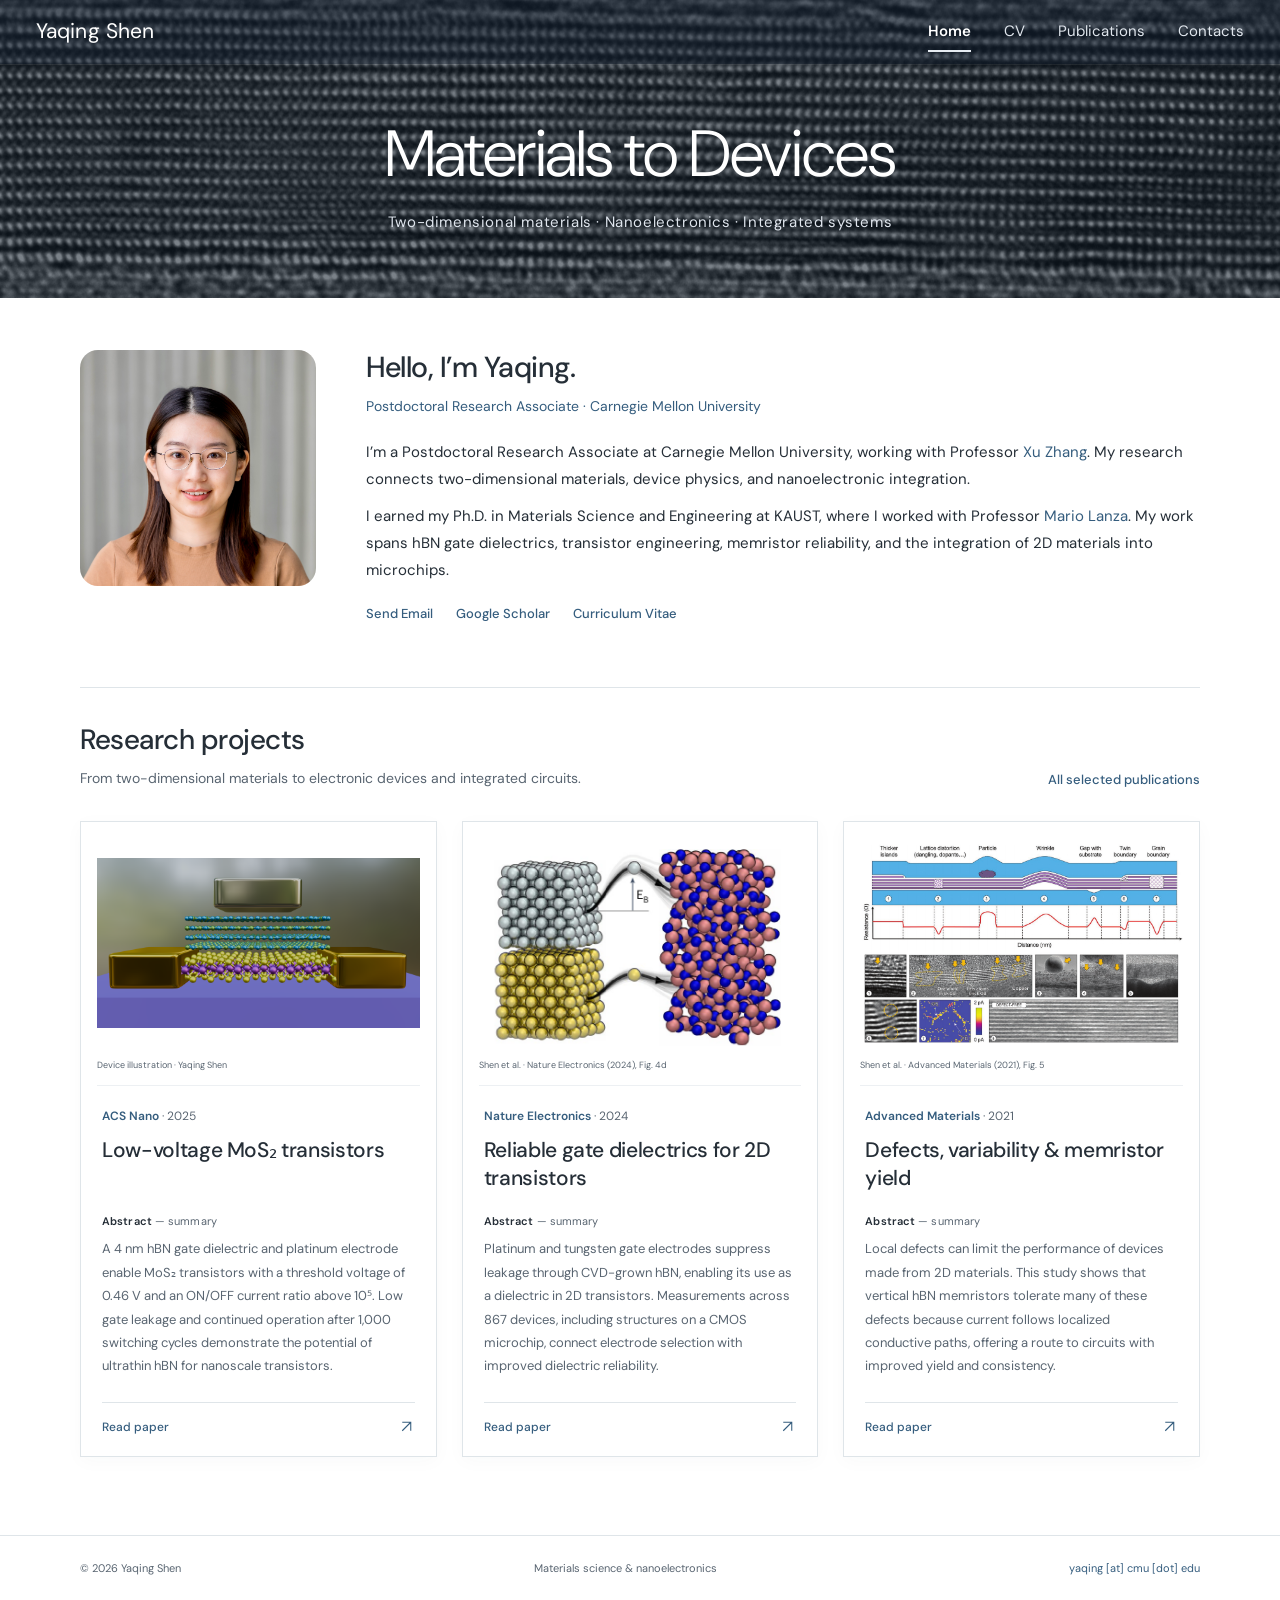
==== commit d0a752d2: "Refine homepage, CV, profile links and mobile navigation" ====
--- a/index.html
+++ b/index.html
@@ -7,11 +7,11 @@
 <link rel="canonical" href="https://yaqingshen.github.io/"><link rel="icon" href="./assets/favicon.svg" type="image/svg+xml"><link rel="stylesheet" href="./styles.css">
 <script src="./site-data.js" defer></script><script src="./site-content.js" defer></script><script src="./app.js" defer></script>
 <noscript><style>@media(max-width:720px){#main-nav{display:flex;position:static;padding:0;gap:14px;box-shadow:none}#main-nav a{font-size:11px}.header-inner{gap:10px}.brand{font-size:15px}.menu-toggle{display:none}}.publication-controls,.print-button{display:none}</style></noscript></head><body data-page="home"><a class="skip-link" href="#main">Skip to content</a><svg class="icon-definitions" aria-hidden="true"><symbol id="arrow-up-right" viewBox="0 0 24 24"><path d="M6 18 18 6M6 6h12v12"/></symbol></svg>
-<!-- STATIC:HEADER:START --><header class="site-header"><div class="banner-art" aria-hidden="true"></div><div class="header-inner"><a class="brand" href="./index.html">Yaqing Shen</a><button class="menu-toggle" type="button" aria-controls="main-nav" aria-expanded="false">Menu <span aria-hidden="true">☰</span></button><nav id="main-nav" aria-label="Main navigation"><a href="./index.html" aria-current="page">Home</a><a href="./cv.html">CV</a><a href="./publications.html">Publications</a><a href="./contacts.html">Contacts</a></nav></div></header><!-- STATIC:HEADER:END -->
-<main id="main"><section class="page-banner" aria-labelledby="page-title"><div class="banner-art" aria-hidden="true"></div><h1 id="page-title">Yaqing Shen</h1><p>Materials science & nanoelectronics</p></section>
+<!-- STATIC:HEADER:START --><header class="site-header"><div class="banner-art" aria-hidden="true"></div><div class="header-inner"><a class="brand" href="./index.html">Yaqing Shen</a><button class="menu-toggle" type="button" aria-controls="main-nav" aria-expanded="false">Menu</button><nav id="main-nav" aria-label="Main navigation"><a href="./index.html" aria-current="page">Home</a><a href="./cv.html">CV</a><a href="./publications.html">Publications</a><a href="./contacts.html">Contacts</a></nav></div></header><!-- STATIC:HEADER:END -->
+<main id="main"><section class="page-banner" aria-labelledby="page-title"><div class="banner-art" aria-hidden="true"></div><h1 id="page-title">Materials to Devices</h1><p>Two-dimensional materials · Nanoelectronics · Integrated systems</p></section>
 
-<section class="intro container" aria-labelledby="intro-title"><figure class="portrait"><img src="./assets/yaqing-shen.jpg" width="3173" height="3173" alt="Yaqing Shen" fetchpriority="high"></figure><div class="intro-copy"><h2 id="intro-title">Hello, I’m Yaqing.</h2><p class="role">Postdoctoral Research Associate · Carnegie Mellon University</p><div id="about-paragraphs"><!-- STATIC:ABOUT:START --><p>I’m a Postdoctoral Research Associate at Carnegie Mellon University, working with Professor Xu Zhang. My research connects two-dimensional materials, device physics, and nanoelectronic integration.</p><p>I earned my Ph.D. in Materials Science and Engineering at KAUST, where I worked with Professor Mario Lanza. My work spans hBN gate dielectrics, transistor engineering, memristor reliability, and the integration of 2D materials into microchips.</p><!-- STATIC:ABOUT:END --></div><div class="intro-links"><a href="mailto:yaqing@cmu.edu">Email</a><a href="https://scholar.google.com/citations?user=0gdqGOEAAAAJ&amp;hl=en" target="_blank" rel="noopener noreferrer">Google Scholar</a><a href="./cv.html">Curriculum Vitae</a></div></div></section>
-<section class="projects-section container" id="projects" aria-labelledby="projects-title"><div class="section-heading"><div><h2 id="projects-title">Research projects</h2><p>From two-dimensional materials to electronic devices and integrated circuits.</p></div><a class="text-link" href="./publications.html">All selected publications</a></div><div id="work-grid" class="project-grid"><!-- STATIC:RESEARCH:START --><article class="project-card"><figure><a href="./assets/atomistic-breakdown.png" class="figure-link" data-figure="0" aria-label="Enlarge figure: Reliable gate dielectrics for 2D transistors"><img src="./assets/atomistic-breakdown.png" alt="Atomistic schematic comparing the penetration barriers of platinum and gold atoms into boron nitride" loading="lazy" decoding="async"><span class="figure-enlarge" aria-hidden="true">View figure ↗</span></a><figcaption><a href="https://doi.org/10.1038/s41928-024-01233-w" target="_blank" rel="noopener noreferrer">Shen et al. · Nature Electronics (2024), Fig. 4d</a></figcaption></figure><div class="project-copy"><p class="project-journal">Nature Electronics <span>· 2024</span></p><h3>Reliable gate dielectrics for 2D transistors</h3><p class="abstract-label">Abstract <span>— summary</span></p><p class="project-abstract">Platinum and tungsten gate electrodes suppress leakage through CVD-grown hBN, enabling its use as a dielectric in 2D transistors. Measurements across 867 devices, including structures on a CMOS microchip, connect electrode selection with improved dielectric reliability.</p><a class="paper-link" href="https://doi.org/10.1038/s41928-024-01233-w" target="_blank" rel="noopener noreferrer">Read paper <svg class="icon" aria-hidden="true"><use href="#arrow-up-right"/></svg></a></div></article><article class="project-card"><figure><a href="./assets/acs-nano-device.png" class="figure-link" data-figure="1" aria-label="Enlarge figure: Low-voltage MoS₂ transistors"><img src="./assets/acs-nano-device.png" alt="Device illustration showing a layered hBN gate dielectric above a MoS₂ channel, with gate, source, and drain electrodes" loading="lazy" decoding="async"><span class="figure-enlarge" aria-hidden="true">View figure ↗</span></a><figcaption><a href="https://doi.org/10.1021/acsnano.5c02341" target="_blank" rel="noopener noreferrer">Device illustration · Yaqing Shen</a></figcaption></figure><div class="project-copy"><p class="project-journal">ACS Nano <span>· 2025</span></p><h3>Low-voltage MoS₂ transistors</h3><p class="abstract-label">Abstract <span>— summary</span></p><p class="project-abstract">A 4 nm hBN gate dielectric and platinum electrode enable MoS₂ transistors with a threshold voltage of 0.46 V and an ON/OFF current ratio above 10⁵. Low gate leakage and continued operation after 1,000 switching cycles demonstrate the potential of ultrathin hBN for nanoscale transistors.</p><a class="paper-link" href="https://doi.org/10.1021/acsnano.5c02341" target="_blank" rel="noopener noreferrer">Read paper <svg class="icon" aria-hidden="true"><use href="#arrow-up-right"/></svg></a></div></article><article class="project-card"><figure><a href="./assets/memristor-figure5.png" class="figure-link" data-figure="2" aria-label="Enlarge figure: Defects, variability &amp; memristor yield"><img src="./assets/memristor-schematic.png" alt="Schematic showing local defects in an hBN memristor and their effects on resistance" loading="lazy" decoding="async"><span class="figure-enlarge" aria-hidden="true">View figure ↗</span></a><figcaption><a href="https://doi.org/10.1002/adma.202103656" target="_blank" rel="noopener noreferrer">Shen et al. · Advanced Materials (2021), Fig. 5 (top)</a></figcaption></figure><div class="project-copy"><p class="project-journal">Advanced Materials <span>· 2021</span></p><h3>Defects, variability &amp; memristor yield</h3><p class="abstract-label">Abstract <span>— summary</span></p><p class="project-abstract">Local defects can limit the performance of devices made from 2D materials. This study shows that vertical hBN memristors tolerate many of these defects because current follows localized conductive paths, offering a route to circuits with improved yield and consistency.</p><a class="paper-link" href="https://doi.org/10.1002/adma.202103656" target="_blank" rel="noopener noreferrer">Read paper <svg class="icon" aria-hidden="true"><use href="#arrow-up-right"/></svg></a></div></article><!-- STATIC:RESEARCH:END --></div></section>
+<section class="intro container" aria-labelledby="intro-title"><figure class="portrait"><img src="./assets/yaqing-shen.jpg" width="3173" height="3173" alt="Yaqing Shen" fetchpriority="high"></figure><div class="intro-copy"><h2 id="intro-title">Hello, I’m Yaqing.</h2><p class="role">Postdoctoral Research Associate · Carnegie Mellon University</p><div id="about-paragraphs"><!-- STATIC:ABOUT:START --><p>I’m a Postdoctoral Research Associate at Carnegie Mellon University, working with Professor <a href="https://sites.google.com/view/zhanglab-cmu/home" target="_blank" rel="noopener noreferrer">Xu Zhang</a>. My research connects two-dimensional materials, device physics, and nanoelectronic integration.</p><p>I earned my Ph.D. in Materials Science and Engineering at KAUST, where I worked with Professor <a href="https://lanzalab.org/" target="_blank" rel="noopener noreferrer">Mario Lanza</a>. My work spans hBN gate dielectrics, transistor engineering, memristor reliability, and the integration of 2D materials into microchips.</p><!-- STATIC:ABOUT:END --></div><div class="intro-links"><a href="mailto:yaqing@cmu.edu">Send Email</a><a href="https://scholar.google.com/citations?user=0gdqGOEAAAAJ&amp;hl=en" target="_blank" rel="noopener noreferrer">Google Scholar</a><a href="./cv.html">Curriculum Vitae</a></div></div></section>
+<section class="projects-section container" id="projects" aria-labelledby="projects-title"><div class="section-heading"><div><h2 id="projects-title">Research projects</h2><p>From two-dimensional materials to electronic devices and integrated circuits.</p></div><a class="text-link" href="./publications.html">All selected publications</a></div><div id="work-grid" class="project-grid"><!-- STATIC:RESEARCH:START --><article class="project-card"><figure><a href="./assets/acs-nano-device.png" class="figure-link" data-figure="0" aria-label="Enlarge figure: Low-voltage MoS₂ transistors"><img src="./assets/acs-nano-device.png" alt="Device illustration showing a layered hBN gate dielectric above a MoS₂ channel, with gate, source, and drain electrodes" loading="lazy" decoding="async"><span class="figure-enlarge" aria-hidden="true">View figure ↗</span></a><figcaption><a href="https://doi.org/10.1021/acsnano.5c02341" target="_blank" rel="noopener noreferrer">Device illustration · Yaqing Shen</a></figcaption></figure><div class="project-copy"><p class="project-journal">ACS Nano <span>· 2025</span></p><h3>Low-voltage MoS₂ transistors</h3><p class="abstract-label">Abstract <span>— summary</span></p><p class="project-abstract">A 4 nm hBN gate dielectric and platinum electrode enable MoS₂ transistors with a threshold voltage of 0.46 V and an ON/OFF current ratio above 10⁵. Low gate leakage and continued operation after 1,000 switching cycles demonstrate the potential of ultrathin hBN for nanoscale transistors.</p><a class="paper-link" href="https://doi.org/10.1021/acsnano.5c02341" target="_blank" rel="noopener noreferrer">Read paper <svg class="icon" aria-hidden="true"><use href="#arrow-up-right"/></svg></a></div></article><article class="project-card"><figure><a href="./assets/atomistic-breakdown.png" class="figure-link" data-figure="1" aria-label="Enlarge figure: Reliable gate dielectrics for 2D transistors"><img src="./assets/atomistic-breakdown.png" alt="Atomistic schematic comparing the penetration barriers of platinum and gold atoms into boron nitride" loading="lazy" decoding="async"><span class="figure-enlarge" aria-hidden="true">View figure ↗</span></a><figcaption><a href="https://doi.org/10.1038/s41928-024-01233-w" target="_blank" rel="noopener noreferrer">Shen et al. · Nature Electronics (2024), Fig. 4d</a></figcaption></figure><div class="project-copy"><p class="project-journal">Nature Electronics <span>· 2024</span></p><h3>Reliable gate dielectrics for 2D transistors</h3><p class="abstract-label">Abstract <span>— summary</span></p><p class="project-abstract">Platinum and tungsten gate electrodes suppress leakage through CVD-grown hBN, enabling its use as a dielectric in 2D transistors. Measurements across 867 devices, including structures on a CMOS microchip, connect electrode selection with improved dielectric reliability.</p><a class="paper-link" href="https://doi.org/10.1038/s41928-024-01233-w" target="_blank" rel="noopener noreferrer">Read paper <svg class="icon" aria-hidden="true"><use href="#arrow-up-right"/></svg></a></div></article><article class="project-card"><figure><a href="./assets/memristor-figure5.png" class="figure-link" data-figure="2" aria-label="Enlarge figure: Defects, variability &amp; memristor yield"><img src="./assets/memristor-figure5.png" alt="Complete Figure 5 with the hBN defect schematic, local resistance profile, and supporting microscopy panels" loading="lazy" decoding="async"><span class="figure-enlarge" aria-hidden="true">View figure ↗</span></a><figcaption><a href="https://doi.org/10.1002/adma.202103656" target="_blank" rel="noopener noreferrer">Shen et al. · Advanced Materials (2021), Fig. 5</a></figcaption></figure><div class="project-copy"><p class="project-journal">Advanced Materials <span>· 2021</span></p><h3>Defects, variability &amp; memristor yield</h3><p class="abstract-label">Abstract <span>— summary</span></p><p class="project-abstract">Local defects can limit the performance of devices made from 2D materials. This study shows that vertical hBN memristors tolerate many of these defects because current follows localized conductive paths, offering a route to circuits with improved yield and consistency.</p><a class="paper-link" href="https://doi.org/10.1002/adma.202103656" target="_blank" rel="noopener noreferrer">Read paper <svg class="icon" aria-hidden="true"><use href="#arrow-up-right"/></svg></a></div></article><!-- STATIC:RESEARCH:END --></div></section>
 
 </main><!-- STATIC:FOOTER:START --><footer class="site-footer"><div class="container footer-inner"><p>© <span id="copyright-year">2026</span> Yaqing Shen</p><p>Materials science & nanoelectronics</p><a href="mailto:yaqing@cmu.edu">yaqing [at] cmu [dot] edu</a></div></footer><!-- STATIC:FOOTER:END -->
 <dialog id="figure-dialog" aria-labelledby="figure-dialog-title"><div class="dialog-toolbar"><h2 id="figure-dialog-title"></h2><button class="dialog-close" type="button" aria-label="Close figure">Close ×</button></div><img id="figure-dialog-image" alt=""><a id="figure-dialog-source" target="_blank" rel="noopener noreferrer"></a></dialog>
--- a/styles.css
+++ b/styles.css
@@ -2,16 +2,16 @@
 :root{--bg:#fff;--text:#252e37;--muted:#596571;--accent:#355d7e;--line:#dfe5e9;--banner:#3b4f64;--surface:#f7f9fa;--header-height:64px;color-scheme:light;font-family:'DM Sans',Arial,sans-serif;font-synthesis:none}
 *{box-sizing:border-box}html{scroll-behavior:smooth;scroll-padding-top:90px}body{margin:0;background:var(--bg);color:var(--text);font-size:16px;line-height:1.7;padding-top:var(--header-height)}h1,h2,h3,p,figure{margin:0}a{color:var(--accent);text-decoration:none;text-underline-offset:4px}a:hover{text-decoration:underline}button{font:inherit;cursor:pointer}img{display:block;max-width:100%;height:auto}button,a{-webkit-tap-highlight-color:transparent}a:focus-visible,button:focus-visible{outline:3px solid #b78036;outline-offset:5px}button:disabled{cursor:default}.container{width:min(1120px,calc(100% - 80px));margin-inline:auto}.icon-definitions{position:absolute;width:0;height:0;overflow:hidden}.icon{width:17px;height:17px;fill:none;stroke:currentColor;stroke-width:1.5;vertical-align:middle;flex-shrink:0}.skip-link{position:fixed;top:-100px;left:20px;padding:10px 20px;background:#fff;z-index:100}.skip-link:focus{top:8px}
 .site-header{position:fixed;inset:0 0 auto;height:var(--header-height);z-index:30;background:var(--banner);color:#fff;box-shadow:0 1px 0 #ffffff12}.header-inner{height:100%;padding-inline:36px;display:flex;align-items:center;justify-content:space-between;gap:24px}.brand{font-size:21px;letter-spacing:.1px;color:#fff;font-weight:400}.brand:hover{text-decoration:none}#main-nav{display:flex;align-items:center;gap:33px;height:100%}#main-nav a{color:#e0e6ed;font-size:15px;height:100%;display:flex;align-items:center;position:relative}#main-nav a:hover{color:#fff;text-decoration:none}#main-nav a[aria-current]{color:#fff;font-weight:600}#main-nav a[aria-current]:after{content:'';position:absolute;left:0;right:0;bottom:12px;height:2px;background:#e7ecf2}.menu-toggle{display:none;color:#fff;background:none;border:1px solid #ffffff60;border-radius:3px;padding:4px 10px;font-size:14px}.page-banner{min-height:234px;display:flex;flex-direction:column;justify-content:center;align-items:center;text-align:center;background:var(--banner);color:#fff;padding:30px 24px 42px}.page-banner h1{font-size:clamp(42px,5.1vw,68px);font-weight:300;line-height:1.2;letter-spacing:-1.1px}.page-banner p{font-size:15px;font-weight:400;letter-spacing:.6px;color:#e0e6ee;margin-top:17px}
-.intro{padding-block:52px 62px;display:grid;grid-template-columns:236px 1fr;gap:50px;align-items:start}.portrait img{width:236px;aspect-ratio:1;object-fit:cover;border-radius:18px}.intro-copy h2{font-size:29px;font-weight:500;line-height:1.2;letter-spacing:-.5px}.role{font-size:14px;color:var(--accent);margin:10px 0 20px}.intro-copy #about-paragraphs p{font-size:15px;line-height:1.8;margin-top:10px}.intro-links{display:flex;gap:23px;flex-wrap:wrap;margin-top:19px;font-size:13px;font-weight:500}.projects-section{padding:34px 0 78px;border-top:1px solid var(--line)}.section-heading{display:flex;justify-content:space-between;align-items:flex-end;gap:26px;margin-bottom:30px}.section-heading h2{font-size:28px;line-height:1.3;font-weight:500;letter-spacing:-.5px}.section-heading p{font-size:14px;color:var(--muted);margin-top:9px}.text-link{font-size:13px;white-space:nowrap;font-weight:500}.project-grid{display:grid;grid-template-columns:repeat(3,minmax(0,1fr));gap:25px}.project-card{border:1px solid var(--line);border-radius:3px;overflow:hidden;box-shadow:0 4px 18px #24394e07;display:flex;flex-direction:column;background:#fff}.project-card figure{padding:18px 16px 0}.figure-link{display:block;position:relative;background:#fff}.figure-link img{width:100%;height:207px;object-fit:contain}.figure-enlarge{position:absolute;right:0;bottom:0;background:#ffffffed;color:var(--accent);font-size:10px;border:1px solid var(--line);padding:3px 7px;opacity:0;transition:opacity .15s}.figure-link:hover .figure-enlarge,.figure-link:focus .figure-enlarge{opacity:1}.project-card figcaption{font-size:9px;line-height:1.5;color:var(--muted);margin-top:12px;padding-bottom:13px;border-bottom:1px solid #edf0f3}.project-card figcaption a{color:var(--muted)}.project-copy{padding:20px 21px 19px;display:flex;flex-direction:column;flex:1}.project-journal{color:var(--accent);font-size:12px;font-weight:600;margin-bottom:9px}.project-journal span{color:var(--muted);font-weight:400}.project-copy h3{font-size:21px;line-height:1.35;font-weight:500;letter-spacing:-.35px;min-height:57px}.abstract-label{font-size:11px;font-weight:600;letter-spacing:.1px;margin-top:19px;color:var(--text)}.abstract-label span{font-weight:400;color:var(--muted)}.project-abstract{font-size:13px;line-height:1.8;color:var(--muted);margin:7px 0 24px}.paper-link{border-top:1px solid var(--line);padding-top:14px;margin-top:auto;font-size:12px;font-weight:500;display:flex;align-items:center;justify-content:space-between}
+.intro{padding-block:52px 62px;display:grid;grid-template-columns:236px 1fr;gap:50px;align-items:start}.portrait img{width:236px;aspect-ratio:1;object-fit:cover;border-radius:18px}.intro-copy h2{font-size:29px;font-weight:500;line-height:1.2;letter-spacing:-.5px}.role{font-size:14px;color:var(--accent);margin:10px 0 20px}.intro-copy #about-paragraphs p{font-size:15px;line-height:1.8;margin-top:10px}.intro-links{display:flex;gap:23px;flex-wrap:wrap;margin-top:19px;font-size:13px;font-weight:500}.projects-section{padding:34px 0 78px;border-top:1px solid var(--line)}.section-heading{display:flex;justify-content:space-between;align-items:flex-end;gap:26px;margin-bottom:30px}.section-heading h2{font-size:28px;line-height:1.3;font-weight:500;letter-spacing:-.5px}.section-heading p{font-size:14px;color:var(--muted);margin-top:9px}.text-link{font-size:13px;white-space:nowrap;font-weight:500}.project-grid{display:grid;grid-template-columns:repeat(3,minmax(0,1fr));gap:25px}.project-card{border:1px solid var(--line);border-radius:0;overflow:hidden;box-shadow:0 4px 18px #24394e07;display:flex;flex-direction:column;background:#fff}.project-card figure{padding:18px 16px 0}.figure-link{display:block;position:relative;background:#fff}.figure-link img{width:100%;height:207px;object-fit:contain}.figure-enlarge{position:absolute;right:0;bottom:0;background:#ffffffed;color:var(--accent);font-size:10px;border:1px solid var(--line);padding:3px 7px;opacity:0;transition:opacity .15s}.figure-link:hover .figure-enlarge,.figure-link:focus .figure-enlarge{opacity:1}.project-card figcaption{font-size:9px;line-height:1.5;color:var(--muted);margin-top:12px;padding-bottom:13px;border-bottom:1px solid #edf0f3}.project-card figcaption a{color:var(--muted)}.project-copy{padding:20px 21px 19px;display:flex;flex-direction:column;flex:1}.project-journal{color:var(--accent);font-size:12px;font-weight:600;margin-bottom:9px}.project-journal span{color:var(--muted);font-weight:400}.project-copy h3{font-size:21px;line-height:1.35;font-weight:500;letter-spacing:-.35px;min-height:57px}.abstract-label{font-size:11px;font-weight:600;letter-spacing:.1px;margin-top:19px;color:var(--text)}.abstract-label span{font-weight:400;color:var(--muted)}.project-abstract{font-size:13px;line-height:1.8;color:var(--muted);margin:7px 0 24px}.paper-link{border-top:1px solid var(--line);padding-top:14px;margin-top:auto;font-size:12px;font-weight:500;display:flex;align-items:center;justify-content:space-between}
 .page-content{padding-block:48px 76px;min-height:calc(100vh - 410px)}.publication-controls{display:flex;justify-content:space-between;align-items:center;gap:18px;margin-top:32px;margin-bottom:15px}.filters{display:flex;gap:7px;flex-wrap:wrap}.filters button,.outline-button{background:#fff;border:1px solid #cdd7e0;border-radius:3px;padding:8px 15px;font-size:12px;color:var(--accent)}.filters button[aria-pressed=true]{background:var(--banner);border-color:var(--banner);color:#fff}.filters button:hover,.outline-button:hover{border-color:var(--accent)}#publication-count{font-size:12px;color:var(--muted)}.publication{display:grid;grid-template-columns:70px 1fr 25px;gap:24px;padding:29px 0;border-top:1px solid var(--line);align-items:start}.publication[hidden]{display:none}.publication-year{font-size:20px;font-weight:300;color:var(--muted)}.publication-meta{display:flex;align-items:center;gap:13px;font-size:12px;color:var(--accent);margin-bottom:8px}.author-badge{border:1px solid #d8e0e8;padding:1px 6px;border-radius:2px;font-size:9px;line-height:1.6;color:var(--muted)}.publication h3{font-size:18px;font-weight:500;line-height:1.5;max-width:860px}.publication h3 a{color:var(--text)}.publication-content>p{font-size:13px;color:var(--muted);margin-top:7px}.publication-content strong{font-weight:600;color:var(--text)}.publication-arrow{margin-top:28px}.publications-page .section-heading{align-items:center}
-.cv-page{max-width:960px}.cv-overview{display:flex;justify-content:space-between;gap:25px;align-items:center;margin-bottom:35px}.cv-overview h2{font-size:30px;font-weight:500;line-height:1.3;margin-bottom:8px}.cv-overview p{color:var(--muted);font-size:14px}.cv-overview a{font-size:13px}.cv-section{border-top:1px solid var(--line);padding-top:26px;margin-top:30px}.cv-section>h2{font-size:20px;font-weight:500;margin-bottom:18px}.cv-section #about-paragraphs p{font-size:14px;line-height:1.8;margin-bottom:12px;color:var(--muted)}.interest-list{display:flex;gap:8px;flex-wrap:wrap;margin-top:20px}.interest-list span{background:var(--surface);border:1px solid #e6ebef;padding:3px 9px;font-size:11px;color:var(--muted);border-radius:2px}.timeline-row{display:grid;grid-template-columns:115px 1fr;gap:20px;padding:13px 0}.timeline-date{font-size:13px;color:var(--muted)}.timeline-row strong{display:block;font-size:15px;font-weight:500}.timeline-row div>span{display:block;font-size:13px;color:var(--muted);margin-top:2px}.skills{margin:0}.skills>div{display:grid;grid-template-columns:170px 1fr;gap:25px;margin-bottom:15px;font-size:13px}.skills dt{font-weight:500}.skills dd{margin:0;color:var(--muted)}.cv-page .publication{grid-template-columns:55px 1fr 20px;gap:18px;padding:20px 0}.cv-page .publication h3{font-size:15px}.cv-page .publication-year{font-size:16px}.cv-page .publication-content>p{font-size:12px}.cv-scholar{font-size:13px;margin-top:18px}.cv-foot{font-size:11px;color:var(--muted);margin-top:35px}
+.cv-page{max-width:960px}.cv-overview{display:flex;justify-content:space-between;gap:25px;align-items:center;margin-bottom:35px}.cv-overview h2{font-size:30px;font-weight:500;line-height:1.3;margin-bottom:8px}.cv-overview p{color:var(--muted);font-size:14px}.cv-overview a{font-size:13px}.cv-section{border-top:1px solid var(--line);padding-top:26px;margin-top:30px}.cv-section>h2{font-size:20px;font-weight:500;margin-bottom:18px}.cv-section #about-paragraphs p{font-size:14px;line-height:1.8;margin-bottom:12px;color:var(--muted)}.interest-list{display:flex;gap:8px;flex-wrap:wrap;margin-top:20px}.interest-list span{background:var(--surface);border:1px solid #e6ebef;padding:3px 9px;font-size:11px;color:var(--muted);border-radius:0}.timeline-row{display:grid;grid-template-columns:115px 1fr;gap:20px;padding:13px 0}.timeline-date{font-size:13px;color:var(--muted)}.timeline-row strong{display:block;font-size:15px;font-weight:500}.timeline-row div>span{display:block;font-size:13px;color:var(--muted);margin-top:2px}.skills{margin:0}.skills>div{display:grid;grid-template-columns:170px 1fr;gap:25px;margin-bottom:15px;font-size:13px}.skills dt{font-weight:500}.skills dd{margin:0;color:var(--muted)}.cv-page .publication{grid-template-columns:55px 1fr 20px;gap:18px;padding:20px 0}.cv-page .publication h3{font-size:15px}.cv-page .publication-year{font-size:16px}.cv-page .publication-content>p{font-size:12px}.cv-scholar{font-size:13px;margin-top:18px}.cv-foot{font-size:11px;color:var(--muted);margin-top:35px}
 .contact-page{display:grid;grid-template-columns:1.25fr 1fr;gap:100px;padding-top:65px;padding-bottom:95px}.eyebrow{font-size:12px;letter-spacing:1px;text-transform:uppercase;color:var(--muted)}.contact-primary h2{font-size:clamp(24px,3vw,37px);font-weight:400;line-height:1.5;margin-block:12px}.contact-primary h2 span{font-size:24px}.contact-primary>p{font-size:14px;color:var(--muted)}.affiliation{margin-top:40px;padding-top:25px;border-top:1px solid var(--line)}.affiliation strong{font-size:15px;font-weight:500}.affiliation p{font-size:14px;line-height:1.9;color:var(--muted);margin-top:8px}.contact-profiles h2{font-size:20px;font-weight:500;line-height:1.3;margin-bottom:15px}.profile-links a{display:flex;justify-content:space-between;align-items:center;gap:20px;border-bottom:1px solid var(--line);padding:17px 0}.profile-links a strong{font-size:14px;font-weight:500}.profile-links a small{display:block;color:var(--muted);font-size:11px;margin-top:2px}.site-footer{border-top:1px solid var(--line);padding-block:23px}.footer-inner{display:flex;justify-content:space-between;gap:20px;font-size:11px;color:var(--muted)}
 #figure-dialog{width:min(1100px,calc(100% - 32px));max-height:90vh;overflow:auto;border:1px solid var(--line);border-radius:4px;padding:24px;background:#fff;color:var(--text)}#figure-dialog::backdrop{background:#172636b8}.dialog-toolbar{display:flex;justify-content:space-between;align-items:center;gap:15px;margin-bottom:24px}.dialog-toolbar h2{font-size:20px;font-weight:500;line-height:1.4}.dialog-close{font-size:13px;padding:6px 10px;border:1px solid var(--line);border-radius:3px;background:#fff;color:var(--text);white-space:nowrap}#figure-dialog-image{max-height:65vh;margin:auto;object-fit:contain}#figure-dialog-source{display:block;margin-top:20px;font-size:12px}.dialog-open{overflow:hidden}
 @media(min-width:1500px){.container{width:min(1200px,calc(100% - 100px))}.figure-link img{height:235px}}
 @media(max-width:1000px){.container{width:calc(100% - 56px)}.intro{grid-template-columns:200px 1fr;gap:32px}.portrait img{width:200px}.project-grid{gap:17px}.project-copy{padding:17px}.project-copy h3{font-size:19px}.figure-link img{height:170px}.contact-page{gap:55px}.section-heading{align-items:start;flex-direction:column;gap:13px}}
 @media(max-width:720px){:root{--header-height:60px}.container{width:calc(100% - 40px)}.header-inner{padding-inline:20px}.brand{font-size:19px}.menu-toggle{display:block}#main-nav{display:none;position:absolute;top:60px;left:0;right:0;height:auto;background:var(--banner);padding:8px 20px 18px;gap:0;box-shadow:0 10px 16px #20334715}#main-nav.is-open{display:block}#main-nav a{padding:11px 0;font-size:15px}#main-nav a[aria-current]:after{display:none}#main-nav a[aria-current]{text-decoration:underline}.page-banner{min-height:208px;padding:27px 20px 35px}.page-banner h1{font-size:43px;letter-spacing:-.8px}.page-banner p{font-size:12px;letter-spacing:.3px;max-width:290px}.intro{padding:35px 0 39px;grid-template-columns:1fr;gap:27px}.portrait img{width:188px}.intro-copy h2{font-size:27px}.role{font-size:13px;margin-bottom:17px}.intro-copy #about-paragraphs p{font-size:14px}.intro-links{gap:20px;font-size:12px}.projects-section{padding:30px 0 50px}.section-heading h2{font-size:26px}.section-heading p{font-size:13px}.project-grid{grid-template-columns:1fr;gap:26px}.project-card figure{padding:20px 20px 0}.figure-link img{height:auto;max-height:250px;aspect-ratio:1.65}.figure-enlarge{opacity:1}.project-card figcaption{font-size:10px}.project-copy{padding:22px}.project-copy h3{font-size:23px;min-height:0}.project-journal{font-size:13px}.project-abstract{font-size:14px}.abstract-label{font-size:12px}.paper-link{font-size:13px}.page-content{padding:34px 0 50px}.publication-controls{align-items:flex-start;flex-direction:column;gap:12px;margin-top:24px}.publication{grid-template-columns:42px 1fr;gap:16px;padding:24px 0}.publication-year{font-size:17px}.publication h3{font-size:16px}.publication-meta{font-size:11px;flex-wrap:wrap;gap:7px}.publication-arrow{display:none}.cv-overview{align-items:start;flex-direction:column}.cv-overview h2{font-size:27px}.timeline-row{grid-template-columns:83px 1fr;gap:15px}.timeline-row strong{font-size:14px}.timeline-date{font-size:12px}.skills>div{grid-template-columns:1fr;gap:3px}.cv-page .publication{grid-template-columns:38px 1fr;gap:13px}.contact-page{grid-template-columns:1fr;gap:40px}.contact-primary h2{font-size:30px}.affiliation{margin-top:30px}.contact-profiles h2{font-size:22px}.footer-inner{flex-wrap:wrap;gap:7px 25px}.footer-inner p:nth-child(2){display:none}.dialog-toolbar{align-items:start}.dialog-toolbar h2{font-size:17px}#figure-dialog{padding:17px}}
 @media(prefers-reduced-motion:reduce){html{scroll-behavior:auto}*{transition:none!important}}
-@media print{body{padding:0;color:#111;font-size:10pt}.site-header,.page-banner,.site-footer,.skip-link,.print-button,.interest-list,.publication-arrow,.author-badge{display:none}.container,.cv-page{width:100%;max-width:none;padding:0}.cv-overview{margin-bottom:20px}.cv-overview h2{font-size:24pt}.cv-overview p,.cv-overview a{font-size:10pt}.cv-section{margin-top:18px;padding-top:14px}.cv-section>h2{font-size:13pt;margin-bottom:10px}.cv-section #about-paragraphs p{font-size:9pt;line-height:1.5}.timeline-row{padding:7px 0;grid-template-columns:85px 1fr;break-inside:avoid}.timeline-row strong{font-size:10pt}.timeline-row span,.timeline-row div>span{font-size:9pt}.skills>div{font-size:9pt;margin-bottom:8px;break-inside:avoid}.cv-page .publication{grid-template-columns:38px 1fr;padding:11px 0;break-inside:avoid}.cv-page .publication h3{font-size:10pt}.publication-meta,.cv-page .publication-content>p{font-size:8pt}.cv-foot,.cv-scholar{font-size:8pt}.cv-section>h2{break-after:avoid}@page{size:A4;margin:17mm}}
+@media print{body{padding:0;color:#111;font-size:10pt}.site-header,.page-banner,.site-footer,.skip-link,.cv-download,.interest-list,.publication-arrow,.author-badge{display:none}.container,.cv-page{width:100%;max-width:none;padding:0}.cv-overview{margin-bottom:20px}.cv-overview h2{font-size:24pt}.cv-overview p,.cv-overview a{font-size:10pt}.cv-section{margin-top:18px;padding-top:14px}.cv-section>h2{font-size:13pt;margin-bottom:10px}.cv-section #about-paragraphs p{font-size:9pt;line-height:1.5}.timeline-row{padding:7px 0;grid-template-columns:85px 1fr;break-inside:avoid}.timeline-row strong{font-size:10pt}.timeline-row span,.timeline-row div>span{font-size:9pt}.skills>div{font-size:9pt;margin-bottom:8px;break-inside:avoid}.cv-page .publication{grid-template-columns:38px 1fr;padding:11px 0;break-inside:avoid}.cv-page .publication h3{font-size:10pt}.publication-meta,.cv-page .publication-content>p{font-size:8pt}.cv-foot,.cv-scholar{font-size:8pt}.cv-section>h2{break-after:avoid}@page{size:A4;margin:17mm}}
 
 /* The source micrograph is rotated and clipped in CSS, preserving its content. */
 :root{--banner-image:url('./assets/tem-banner.jpg');--banner-height:234px;--banner-rotation:8deg}
@@ -23,7 +23,7 @@
 .site-header .banner-art:after{background:rgba(20,32,46,.74)}
 .header-inner,.page-banner>h1,.page-banner>p{position:relative;z-index:1}
 @media(max-width:720px){:root{--banner-height:208px}}
-.profile-brand{width:38px;height:38px;flex:0 0 38px;display:grid;place-items:center;background:var(--surface);border-radius:8px}
+.profile-brand{width:38px;height:38px;flex:0 0 38px;display:grid;place-items:center;background:transparent;border-radius:0}
 .profile-brand svg{width:25px;height:25px;fill:currentColor}
 .profile-brand-scholar{color:#4285f4}.profile-brand-orcid{color:#78a52b}.profile-brand-linkedin{color:#0a66c2}.profile-brand-github{color:#24292f}
 .profile-links a{gap:14px}.profile-label{flex:1;min-width:0}
@@ -32,3 +32,15 @@
 .reviewer-journals li{padding-left:15px;position:relative}.reviewer-journals li:before{content:'•';position:absolute;left:0;color:var(--accent)}
 @media(max-width:720px){.reviewer-journals{grid-template-columns:1fr;gap:10px}.profile-links a{gap:13px}}
 @media print{.reviewer-journals{font-size:9pt;gap:7px 20px}}
+
+.editorial-entry{font-size:14px;color:var(--muted)}.editorial-entry strong{font-weight:500;color:var(--text)}.editorial-entry>a{display:inline-block;margin-top:6px}.editorial-note{font-size:12px;margin-top:3px}.cv-download{white-space:nowrap}
+@media print{.editorial-entry{font-size:9pt}.editorial-note{font-size:8pt}}
+
+.profile-brand-researchgate{color:#008c85}
+
+/* Match the expanded mobile navigation to the TEM title banner. */
+@media(max-width:720px){
+ #main-nav{isolation:isolate;overflow:hidden}
+ #main-nav:before{content:'';position:absolute;z-index:-2;left:50%;top:calc((var(--banner-height) - var(--header-height))/2);width:115%;min-width:1600px;aspect-ratio:4092/2026;background-image:var(--banner-image);background-size:100% 100%;transform:translate(-50%,-50%) rotate(var(--banner-rotation));transform-origin:center;pointer-events:none}
+ #main-nav:after{content:'';position:absolute;inset:0;z-index:-1;background:rgba(20,32,46,.74);pointer-events:none}
+}
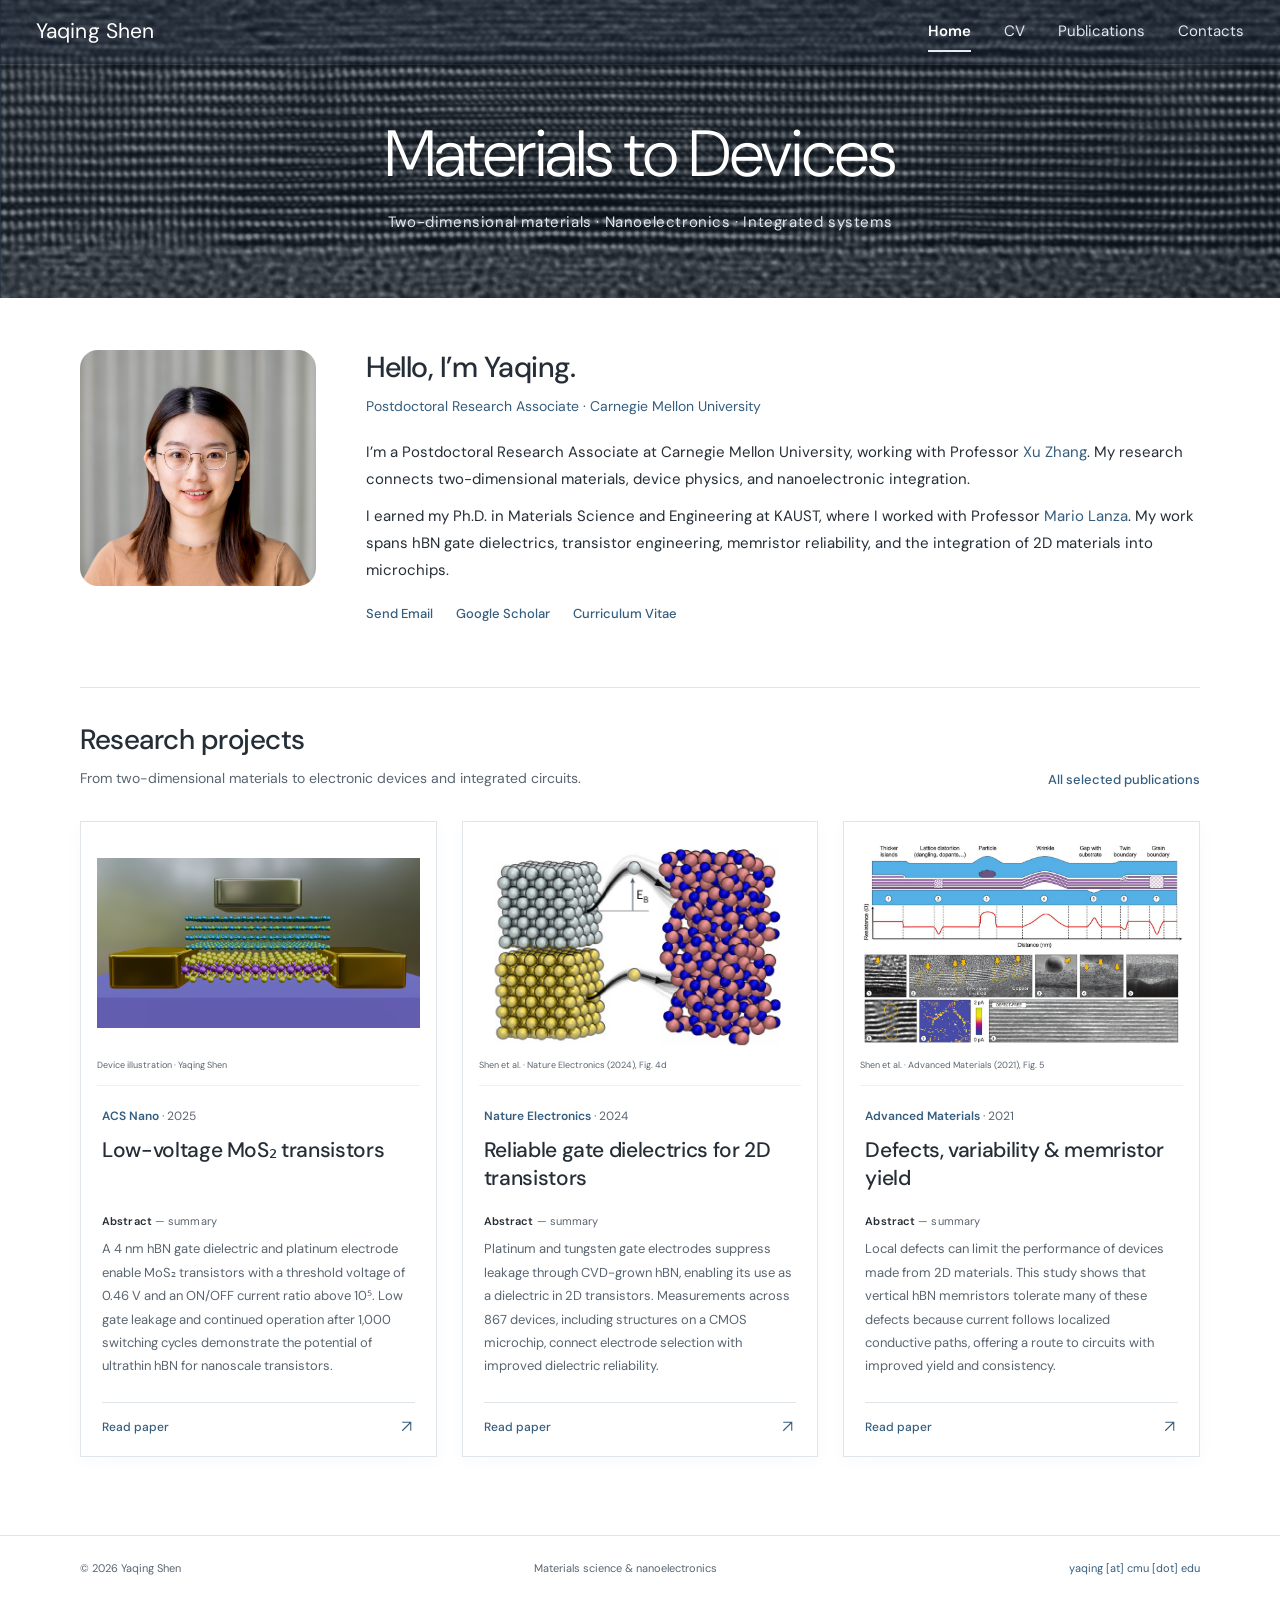
==== commit f10a6de4: "Use horizontal banner and refresh cached site assets" ====
--- a/index.html
+++ b/index.html
@@ -4,8 +4,8 @@
 <title>Yaqing Shen | Materials & Nanoelectronics</title>
 <meta name="description" content="Yaqing Shen — Postdoctoral Research Associate at Carnegie Mellon University. Research in two-dimensional materials, gate dielectrics, memristors, and nanoelectronics.">
 <meta property="og:type" content="website"><meta property="og:title" content="Yaqing Shen | Yaqing Shen"><meta property="og:description" content="Materials science and nanoelectronics research at Carnegie Mellon University."><meta property="og:image" content="https://yaqingshen.github.io/assets/yaqing-shen.jpg"><meta property="og:url" content="https://yaqingshen.github.io/">
-<link rel="canonical" href="https://yaqingshen.github.io/"><link rel="icon" href="./assets/favicon.svg" type="image/svg+xml"><link rel="stylesheet" href="./styles.css">
-<script src="./site-data.js" defer></script><script src="./site-content.js" defer></script><script src="./app.js" defer></script>
+<link rel="canonical" href="https://yaqingshen.github.io/"><link rel="icon" href="./assets/favicon.svg" type="image/svg+xml"><link rel="stylesheet" href="./styles.css?v=20261013-final">
+<script src="./site-data.js?v=20261013-final" defer></script><script src="./site-content.js?v=20261013-final" defer></script><script src="./app.js?v=20261013-final" defer></script>
 <noscript><style>@media(max-width:720px){#main-nav{display:flex;position:static;padding:0;gap:14px;box-shadow:none}#main-nav a{font-size:11px}.header-inner{gap:10px}.brand{font-size:15px}.menu-toggle{display:none}}.publication-controls,.print-button{display:none}</style></noscript></head><body data-page="home"><a class="skip-link" href="#main">Skip to content</a><svg class="icon-definitions" aria-hidden="true"><symbol id="arrow-up-right" viewBox="0 0 24 24"><path d="M6 18 18 6M6 6h12v12"/></symbol></svg>
 <!-- STATIC:HEADER:START --><header class="site-header"><div class="banner-art" aria-hidden="true"></div><div class="header-inner"><a class="brand" href="./index.html">Yaqing Shen</a><button class="menu-toggle" type="button" aria-controls="main-nav" aria-expanded="false">Menu</button><nav id="main-nav" aria-label="Main navigation"><a href="./index.html" aria-current="page">Home</a><a href="./cv.html">CV</a><a href="./publications.html">Publications</a><a href="./contacts.html">Contacts</a></nav></div></header><!-- STATIC:HEADER:END -->
 <main id="main"><section class="page-banner" aria-labelledby="page-title"><div class="banner-art" aria-hidden="true"></div><h1 id="page-title">Materials to Devices</h1><p>Two-dimensional materials · Nanoelectronics · Integrated systems</p></section>
--- a/styles.css
+++ b/styles.css
@@ -13,11 +13,11 @@
 @media(prefers-reduced-motion:reduce){html{scroll-behavior:auto}*{transition:none!important}}
 @media print{body{padding:0;color:#111;font-size:10pt}.site-header,.page-banner,.site-footer,.skip-link,.cv-download,.interest-list,.publication-arrow,.author-badge{display:none}.container,.cv-page{width:100%;max-width:none;padding:0}.cv-overview{margin-bottom:20px}.cv-overview h2{font-size:24pt}.cv-overview p,.cv-overview a{font-size:10pt}.cv-section{margin-top:18px;padding-top:14px}.cv-section>h2{font-size:13pt;margin-bottom:10px}.cv-section #about-paragraphs p{font-size:9pt;line-height:1.5}.timeline-row{padding:7px 0;grid-template-columns:85px 1fr;break-inside:avoid}.timeline-row strong{font-size:10pt}.timeline-row span,.timeline-row div>span{font-size:9pt}.skills>div{font-size:9pt;margin-bottom:8px;break-inside:avoid}.cv-page .publication{grid-template-columns:38px 1fr;padding:11px 0;break-inside:avoid}.cv-page .publication h3{font-size:10pt}.publication-meta,.cv-page .publication-content>p{font-size:8pt}.cv-foot,.cv-scholar{font-size:8pt}.cv-section>h2{break-after:avoid}@page{size:A4;margin:17mm}}
 
-/* The source micrograph is rotated and clipped in CSS, preserving its content. */
-:root{--banner-image:url('./assets/tem-banner.jpg');--banner-height:234px;--banner-rotation:8deg}
+/* User-supplied horizontal micrograph, aligned across the banner and navigation. */
+:root{--banner-image:url('./assets/hbn-banner.png');--banner-height:234px;--banner-rotation:0deg}
 .page-banner{position:relative;isolation:isolate;min-height:var(--banner-height)}
 .banner-art{position:absolute;inset:0;overflow:hidden;pointer-events:none;z-index:0}
-.banner-art:before{content:'';position:absolute;left:50%;top:calc((var(--banner-height) - var(--header-height))/2);width:115%;min-width:1600px;aspect-ratio:4092/2026;background-image:var(--banner-image);background-size:100% 100%;transform:translate(-50%,-50%) rotate(var(--banner-rotation));transform-origin:center}
+.banner-art:before{content:'';position:absolute;left:50%;top:calc((var(--banner-height) - var(--header-height))/2);width:100%;height:calc(var(--banner-height) + var(--header-height));background-image:var(--banner-image);background-size:cover;background-position:center;transform:translate(-50%,-50%) rotate(var(--banner-rotation));transform-origin:center}
 .banner-art:after{content:'';position:absolute;inset:0;background:rgba(20,32,46,.56)}
 .site-header .banner-art:before{top:calc((var(--banner-height) + var(--header-height))/2)}
 .site-header .banner-art:after{background:rgba(20,32,46,.74)}
@@ -41,6 +41,6 @@
 /* Match the expanded mobile navigation to the TEM title banner. */
 @media(max-width:720px){
  #main-nav{isolation:isolate;overflow:hidden}
- #main-nav:before{content:'';position:absolute;z-index:-2;left:50%;top:calc((var(--banner-height) - var(--header-height))/2);width:115%;min-width:1600px;aspect-ratio:4092/2026;background-image:var(--banner-image);background-size:100% 100%;transform:translate(-50%,-50%) rotate(var(--banner-rotation));transform-origin:center;pointer-events:none}
+ #main-nav:before{content:'';position:absolute;z-index:-2;left:50%;top:calc((var(--banner-height) - var(--header-height))/2);width:100%;height:calc(var(--banner-height) + var(--header-height));background-image:var(--banner-image);background-size:cover;background-position:center;transform:translate(-50%,-50%) rotate(var(--banner-rotation));transform-origin:center;pointer-events:none}
  #main-nav:after{content:'';position:absolute;inset:0;z-index:-1;background:rgba(20,32,46,.74);pointer-events:none}
 }
